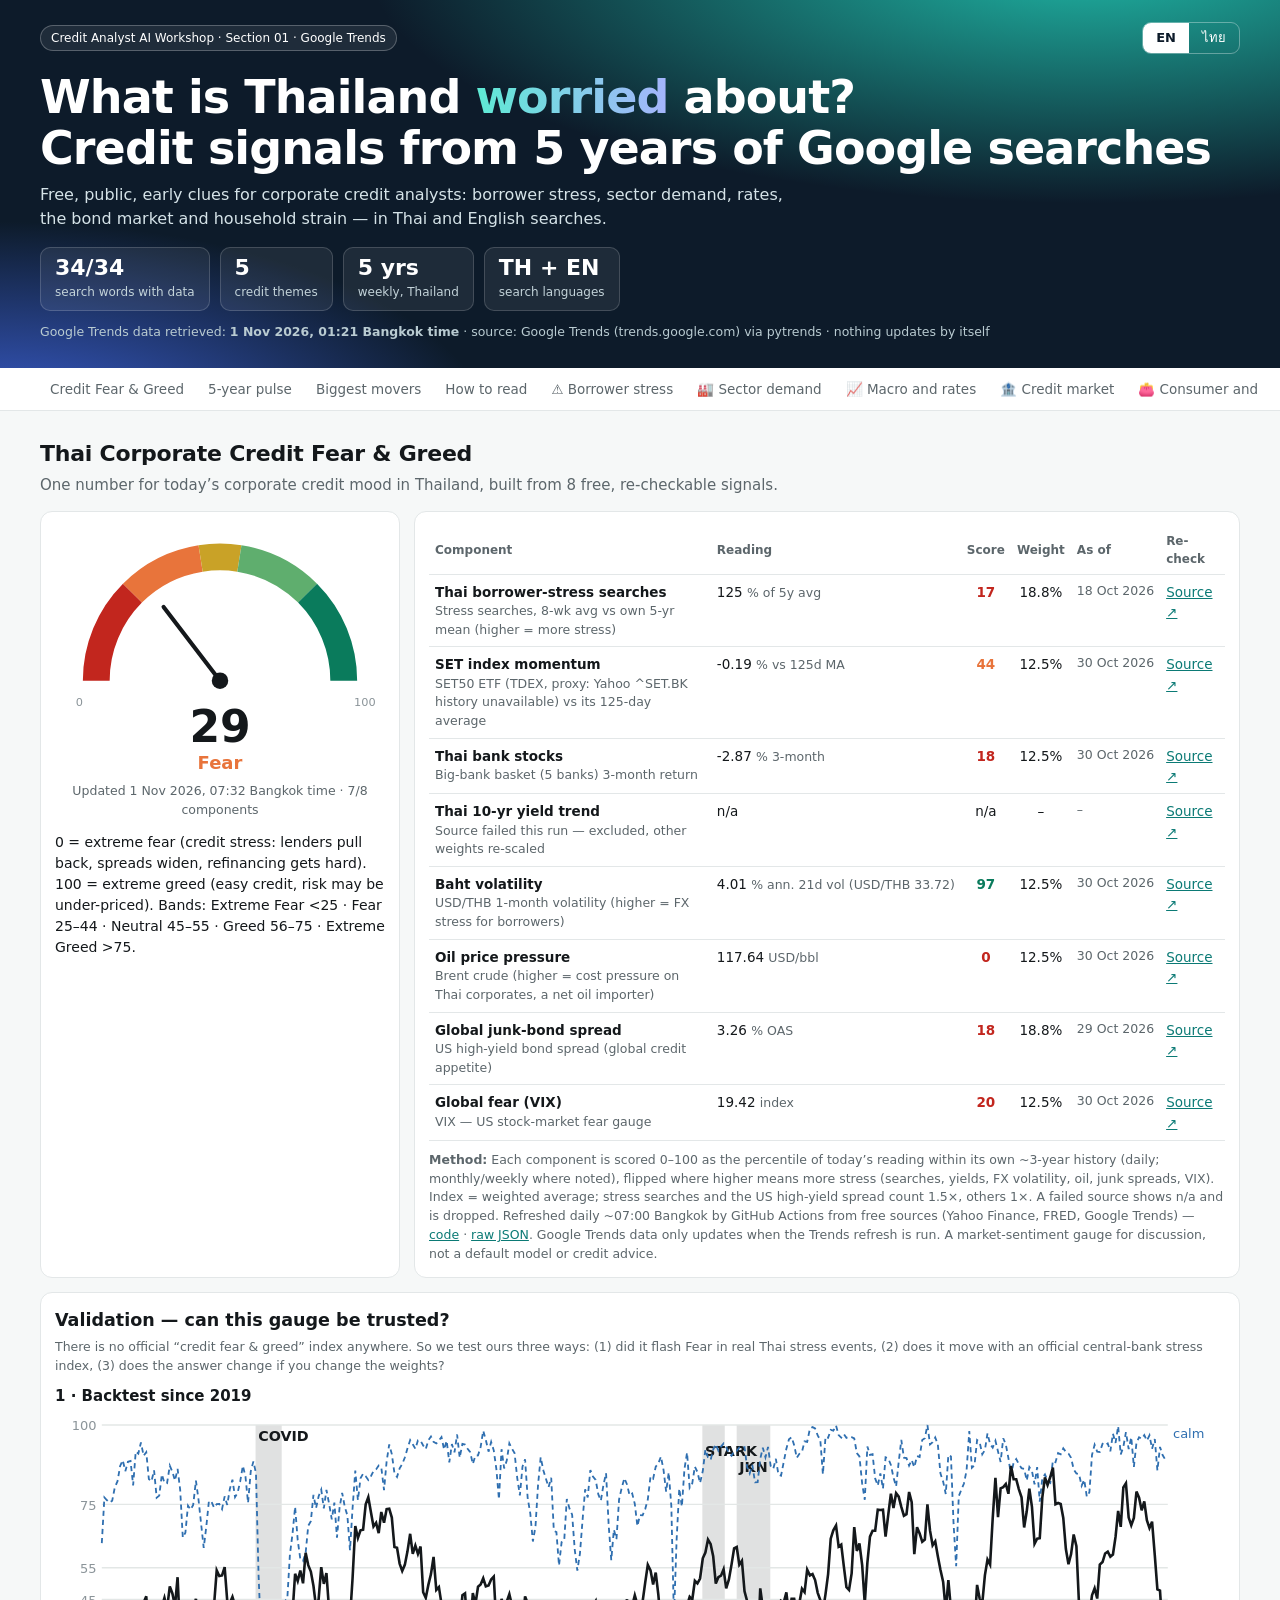
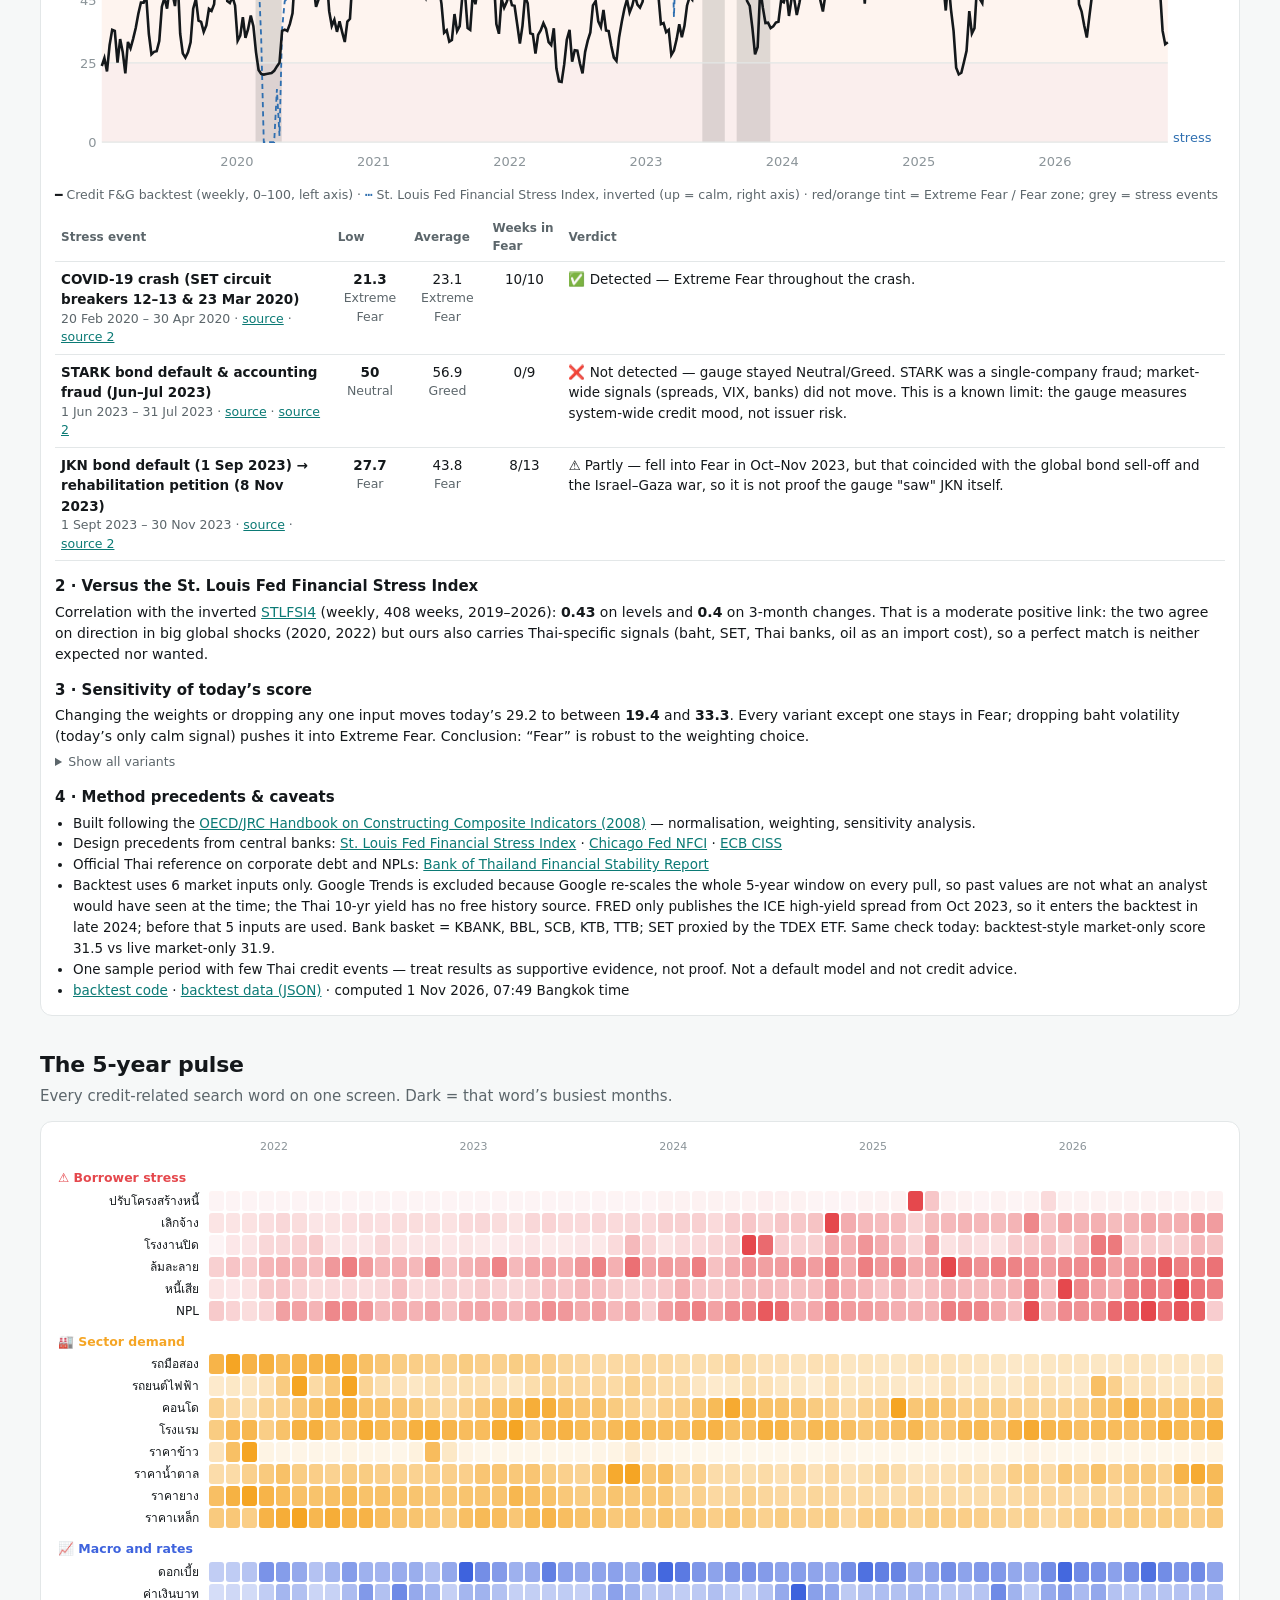
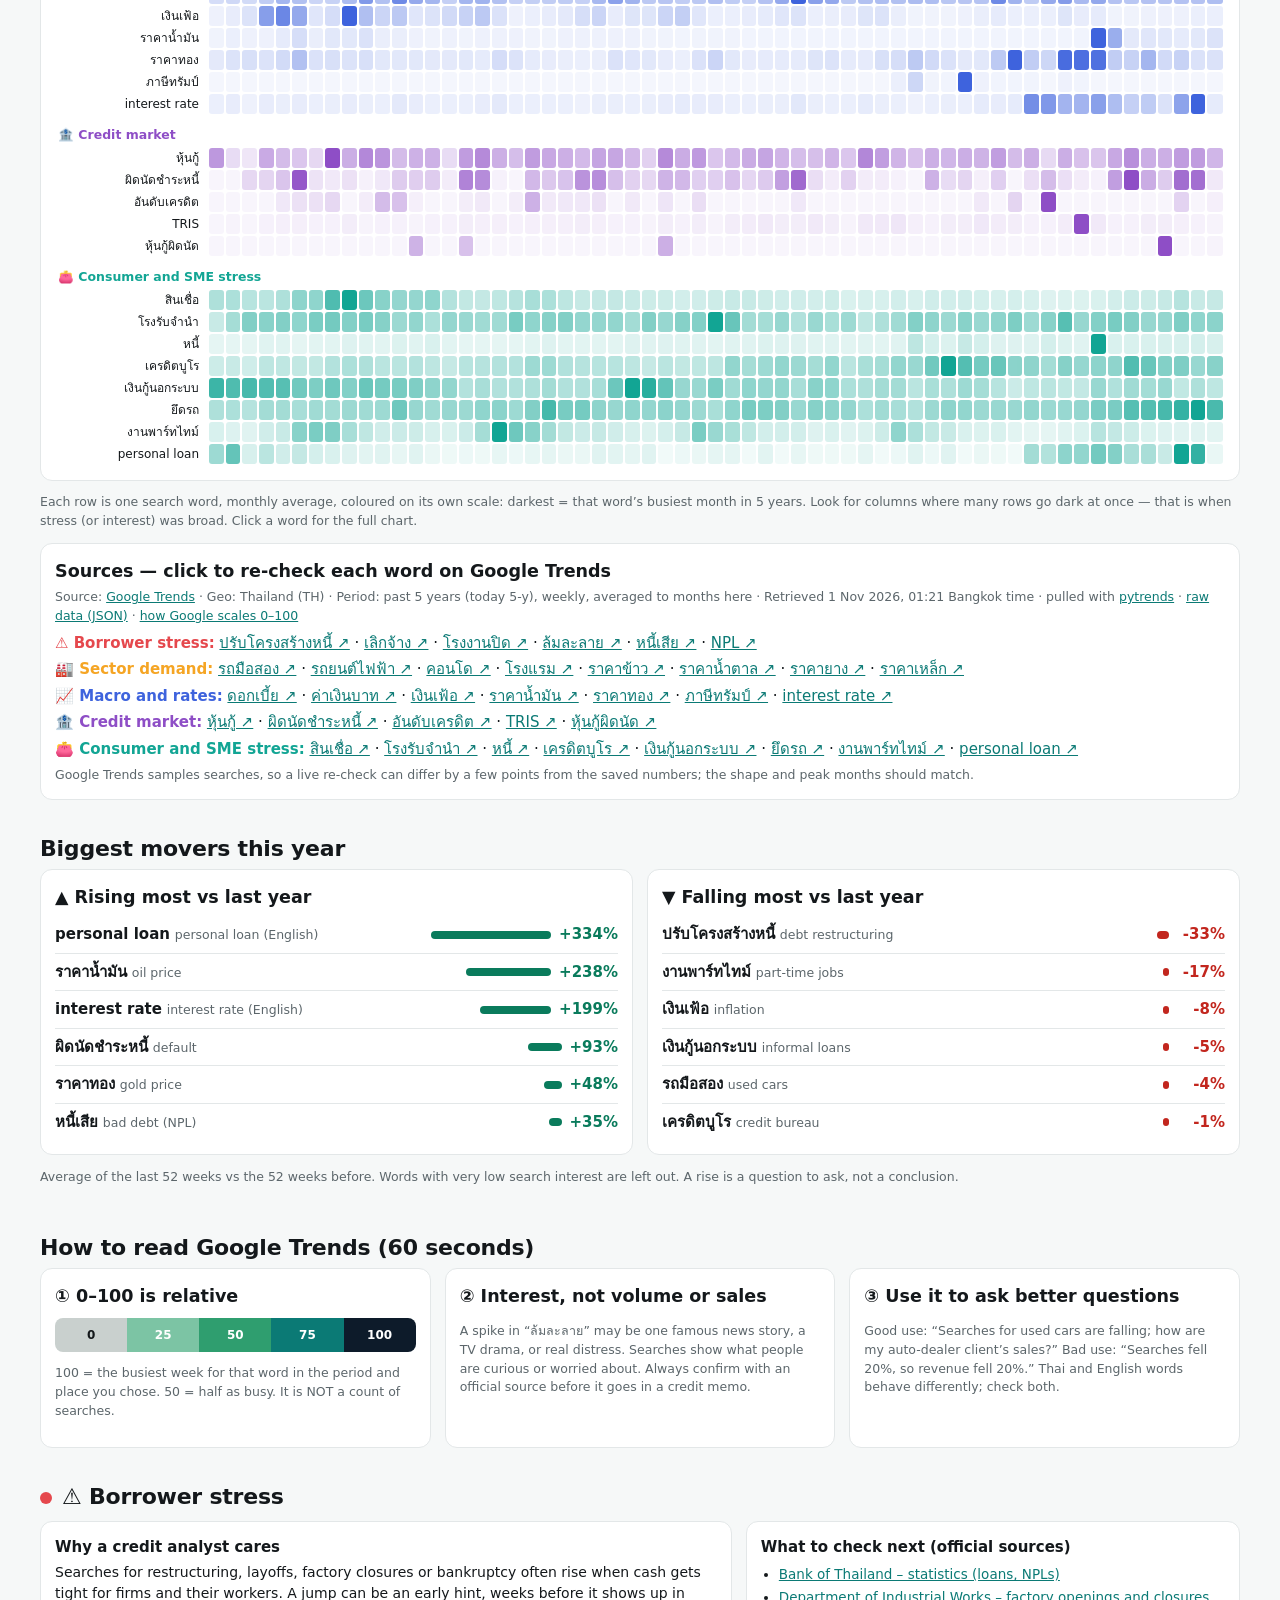
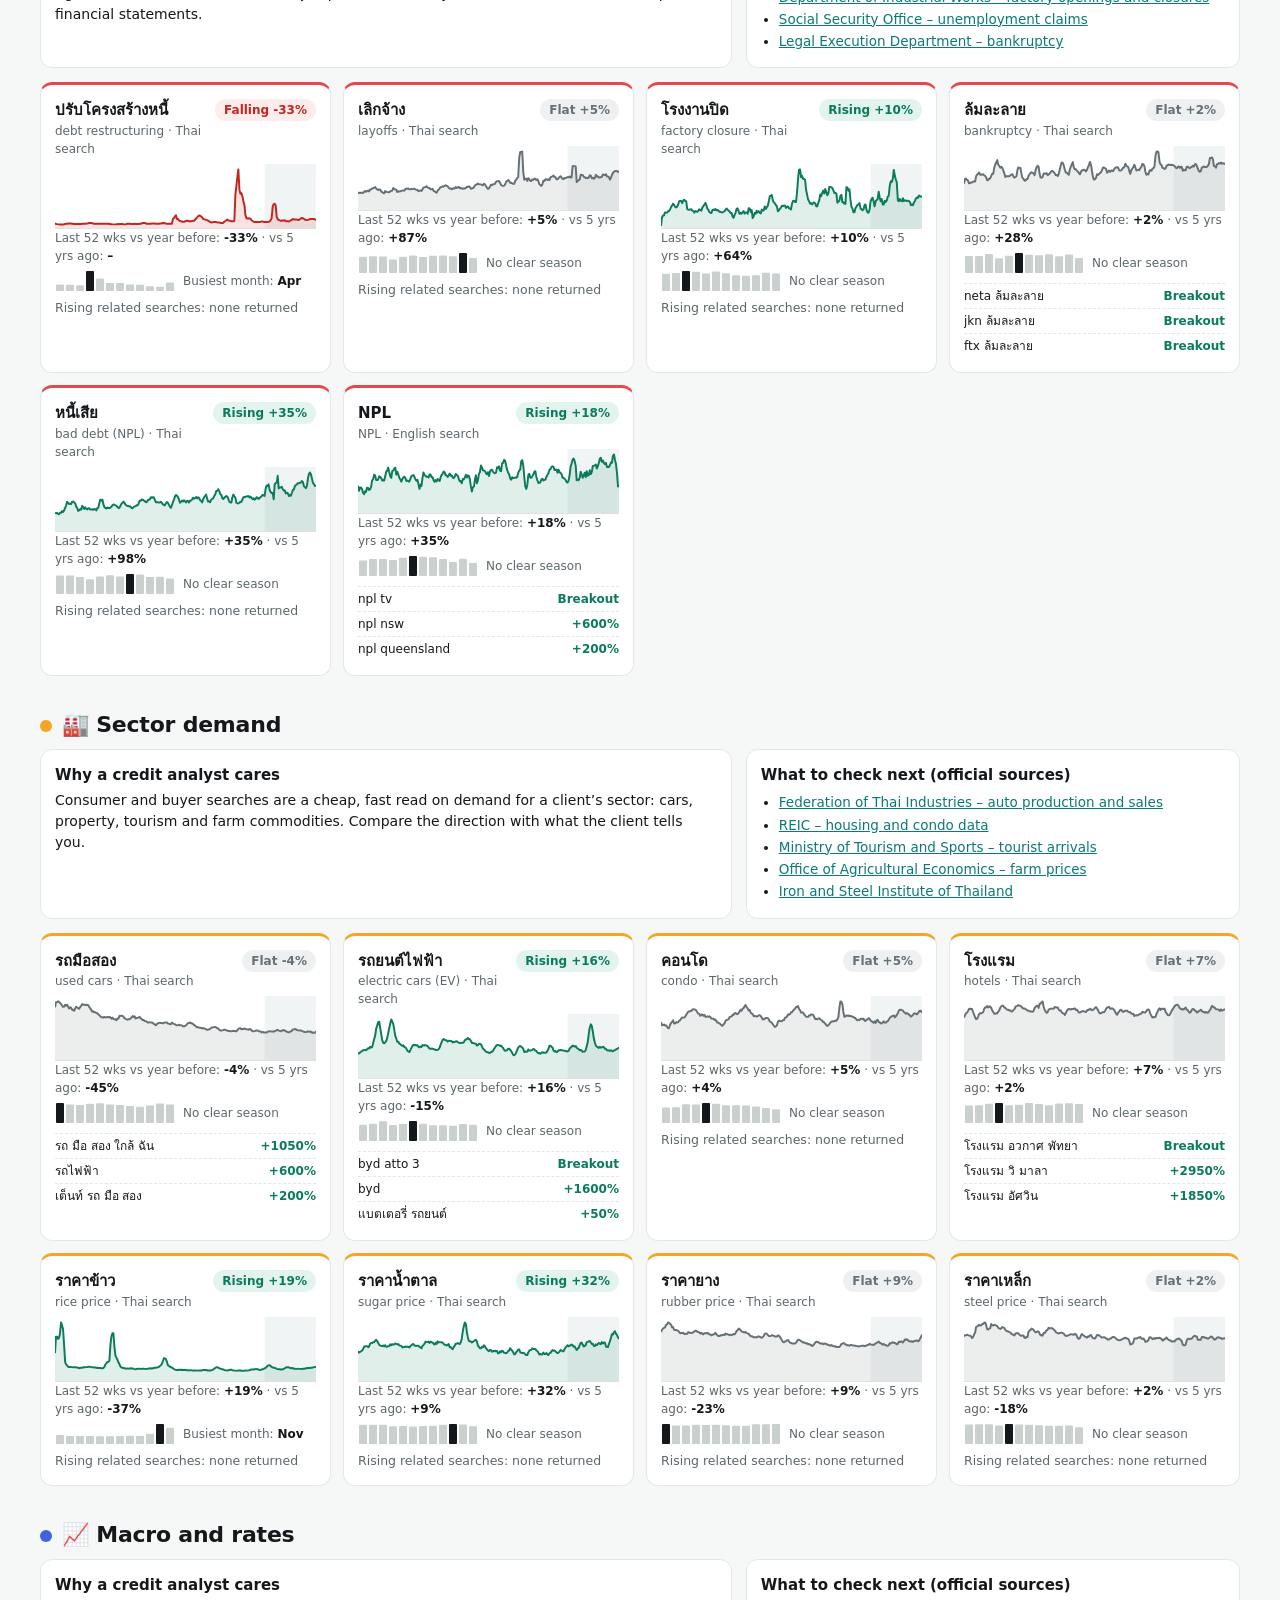
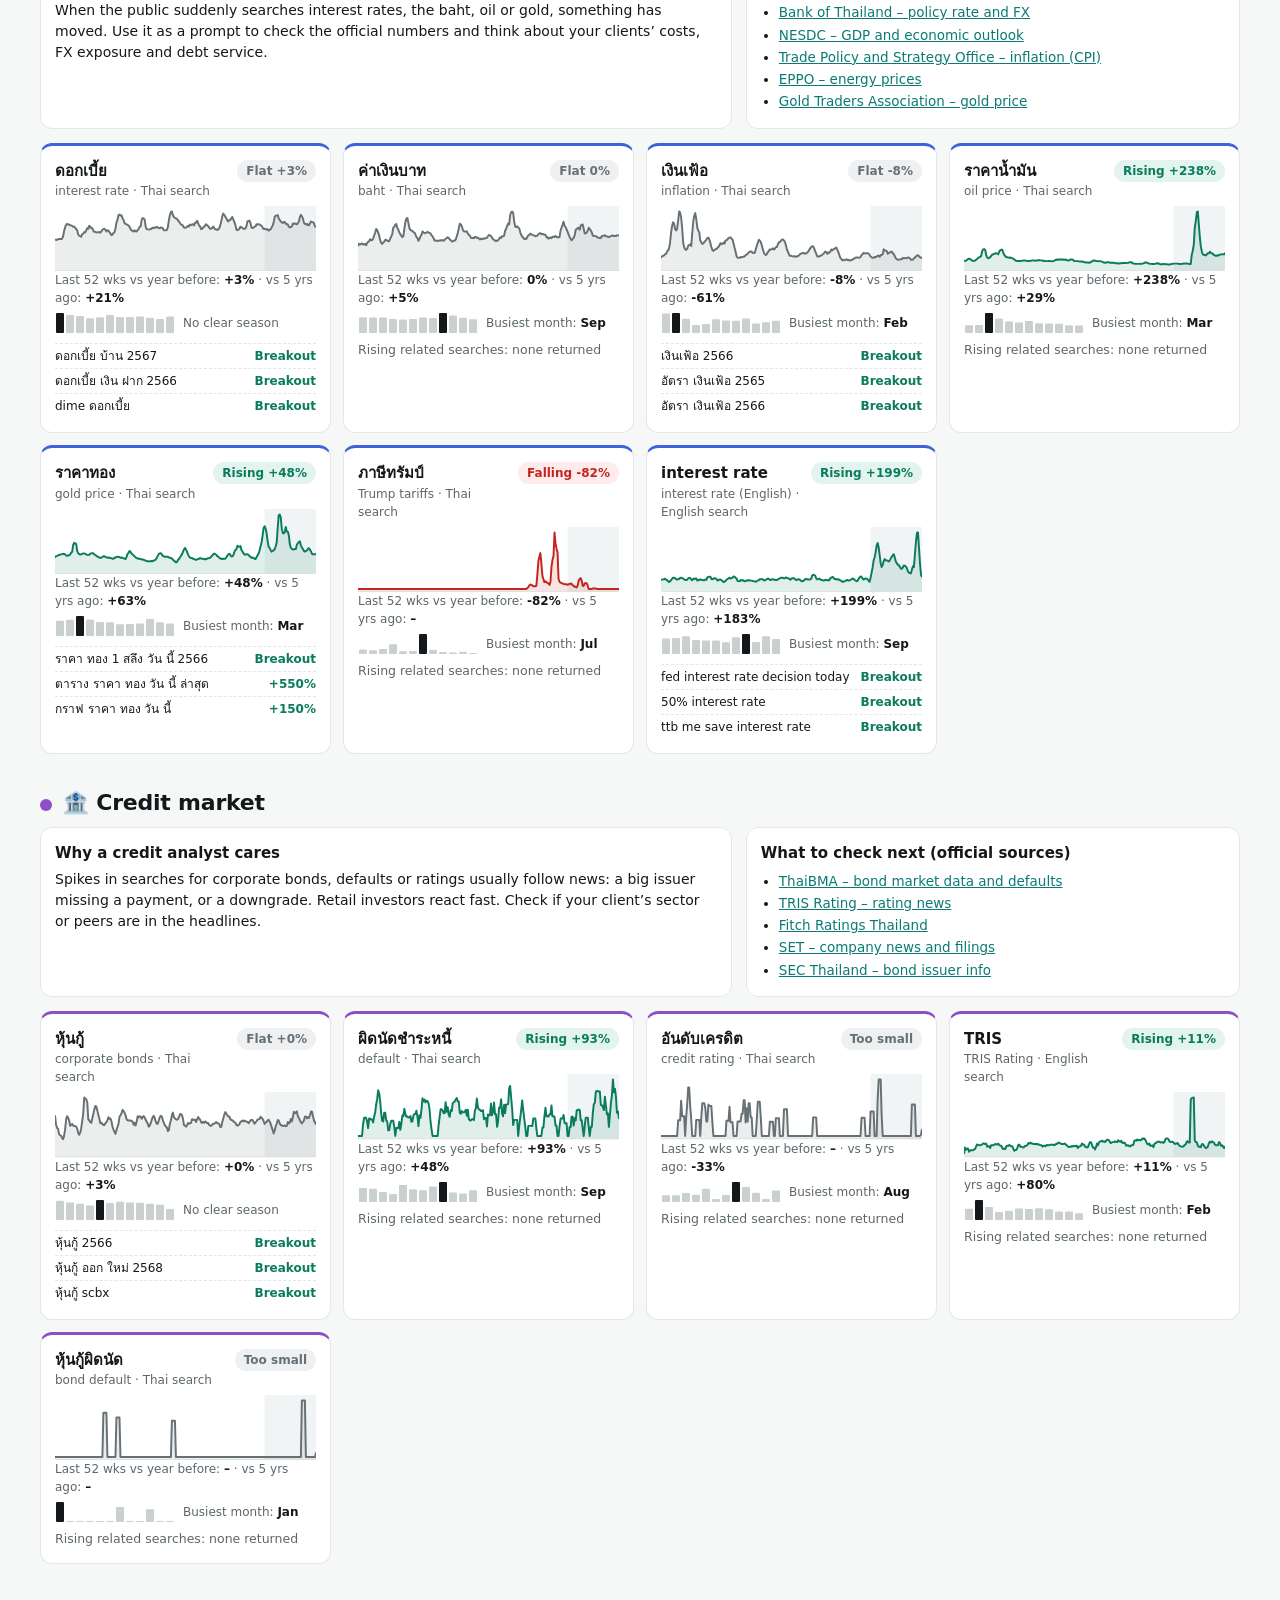
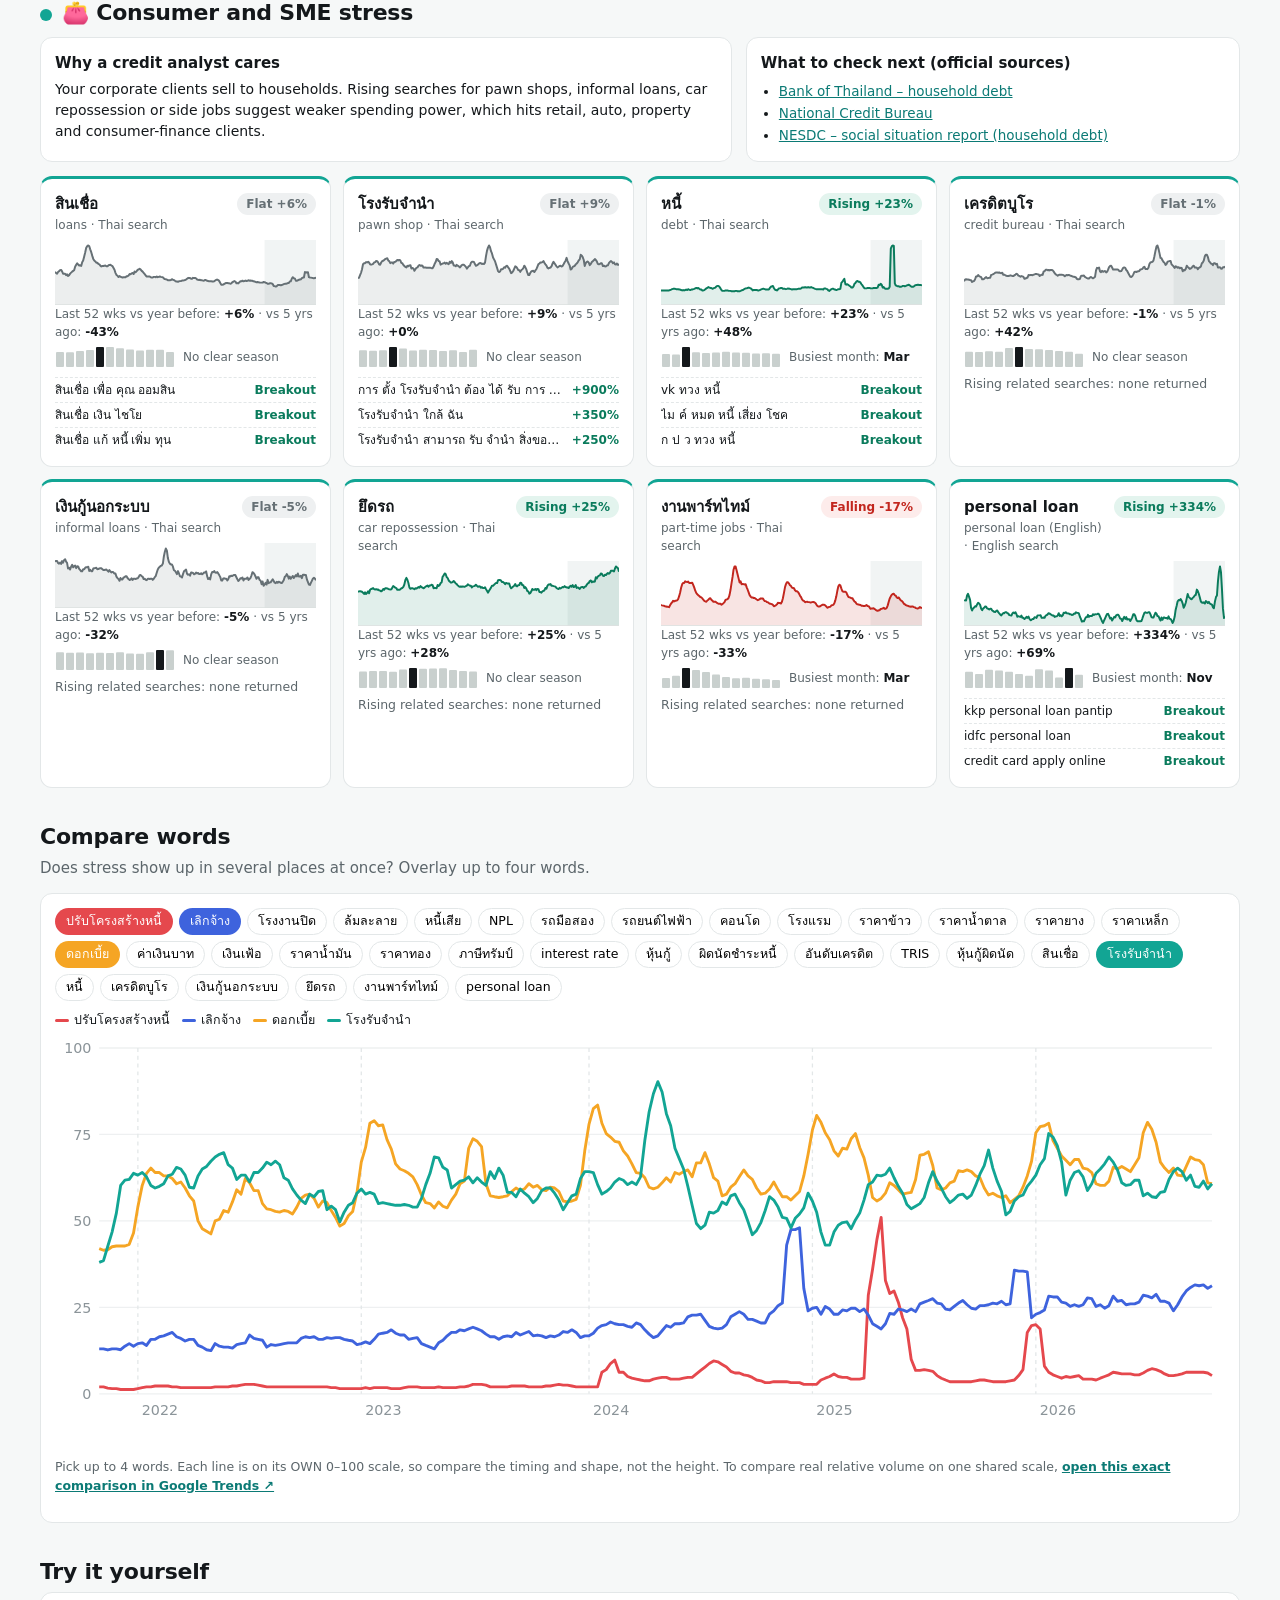
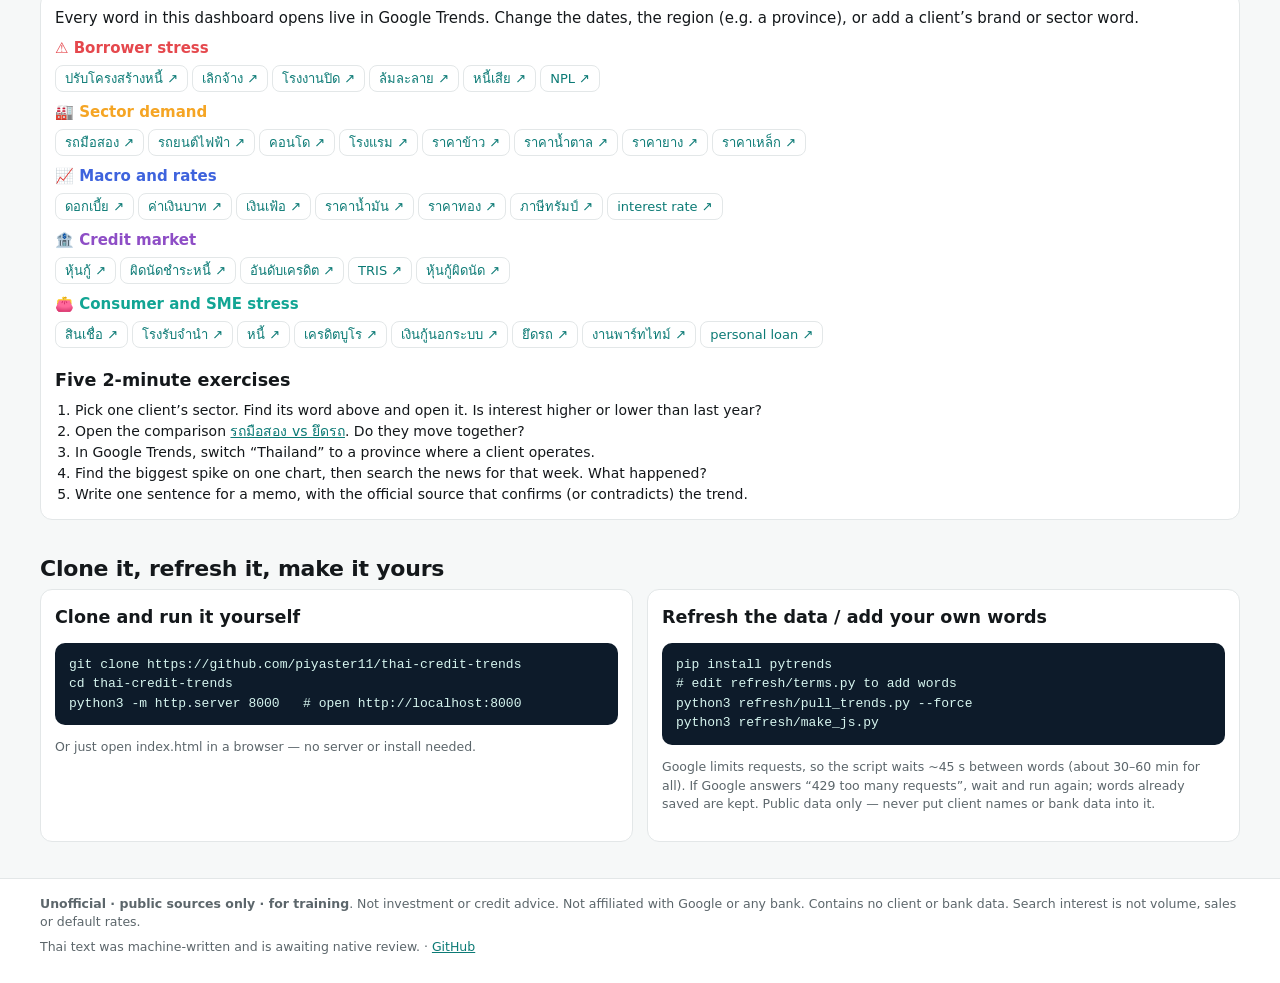
==== preview.html @ bf7a5908 "Preview: Credit F&G validation box (backtest, STLFSI4 comparison, sensitivity, method refs)" ====
<!doctype html>
<html lang="en">
<head>
<meta charset="utf-8">
<meta name="viewport" content="width=device-width, initial-scale=1">
<title>PREVIEW · Thai Corporate Credit Trends · เทรนด์สินเชื่อธุรกิจไทย</title>
<meta name="description" content="Google Trends for Thai corporate credit analysts: borrower stress, sector demand, macro, credit market and consumer stress. Thai + English. Unofficial, for training.">
<link rel="stylesheet" href="style.css">
<link rel="icon" href="data:image/svg+xml,%3Csvg xmlns=%22http://www.w3.org/2000/svg%22 viewBox=%220 0 100 100%22%3E%3Ctext y=%22.9em%22 font-size=%2290%22%3E📈%3C/text%3E%3C/svg%3E">
</head>
<body data-lg="en">
<header class="hero"><div class="wrap">
 <div class="toprow"><span class="pill" id="t-badge"></span>
  <div class="seg" role="group" aria-label="Language"><button data-lang="en">EN</button><button data-lang="th">ไทย</button></div></div>
 <h1 id="t-title"></h1><p class="sub" id="t-sub"></p>
 <div class="stats" id="stats"></div>
 <p class="fresh" id="fresh"></p>
</div></header>
<nav class="nav" id="nav"><div class="wrap" id="navin"></div></nav>
<main class="wrap" id="main"></main>
<footer><div class="wrap" id="foot"></div></footer>
<div class="modal" id="modal" hidden><div class="mbox"><button class="x" id="mx" aria-label="close">×</button><div id="mbody"></div></div></div>
<script src="content.js"></script>
<script src="data/trends.js"></script>
<script src="data/credit_fg.js"></script>
<script src="data/credit_fg_history.js"></script>
<script src="preview-app.js"></script>
<meta name="robots" content="noindex">
</body>
</html>
---- style.css ----
:root{--ink:#14181b;--mute:#5c666b;--faint:#8b9499;--line:#e3e7e8;--bg:#f6f8f8;--card:#fff;--up:#0a7b5c;--dn:#c2261e;--fl:#667075;--acc:#0b7a75;--r:12px}
*{box-sizing:border-box}html{scroll-behavior:smooth}
body{margin:0;font:15px/1.5 "Inter","Noto Sans Thai","Sarabun",system-ui,-apple-system,"Segoe UI",sans-serif;color:var(--ink);background:var(--bg)}
.wrap{max-width:1240px;margin:0 auto;padding:0 20px}
a{color:var(--acc)}
.hero{background:radial-gradient(1200px 400px at 85% -10%,#1fb5a4 0,transparent 60%),radial-gradient(900px 400px at 0% 120%,#3e63dd 0,transparent 55%),#0d1b2a;color:#fff;padding:22px 0 26px}
.toprow{display:flex;justify-content:space-between;align-items:center;gap:10px;flex-wrap:wrap}
.pill{font-size:12px;border:1px solid #ffffff40;border-radius:99px;padding:3px 10px;background:#ffffff14}
.seg{display:inline-flex;border:1px solid #ffffff55;border-radius:9px;overflow:hidden}
.seg button{font:inherit;font-size:13px;background:transparent;color:#fff;border:0;padding:5px 13px;cursor:pointer}
.seg button.on{background:#fff;color:#0d1b2a;font-weight:650}
.hero h1{font-size:clamp(26px,4.4vw,46px);line-height:1.12;margin:18px 0 8px;letter-spacing:-.02em}
.hero h1 em{font-style:normal;background:linear-gradient(90deg,#5eead4,#a5b4fc);-webkit-background-clip:text;background-clip:text;color:transparent}
.hero .sub{max-width:760px;color:#d5e3e8;margin:0 0 16px;font-size:16px}
.stats{display:flex;gap:10px;flex-wrap:wrap}
.stat{background:#ffffff12;border:1px solid #ffffff2a;border-radius:10px;padding:8px 14px;min-width:110px}
.stat b{display:block;font-size:22px;line-height:1.1}.stat span{font-size:12px;color:#c3d3d9}
.fresh{font-size:12.5px;color:#b9cbd1;margin:12px 0 0}
.nav{position:sticky;top:0;z-index:5;background:#ffffffeb;backdrop-filter:blur(6px);border-bottom:1px solid var(--line)}
.nav .wrap{display:flex;gap:4px;overflow-x:auto;padding-top:6px;padding-bottom:6px;scrollbar-width:none}
.nav a{white-space:nowrap;text-decoration:none;color:var(--mute);font-size:13.5px;padding:5px 10px;border-radius:8px}
.nav a:hover{background:var(--bg);color:var(--ink)}
section{padding:26px 0 6px}
h2{font-size:22px;margin:0 0 4px;letter-spacing:-.01em}
.lede{color:var(--mute);margin:0 0 14px;max-width:820px}
.card{background:var(--card);border:1px solid var(--line);border-radius:var(--r);padding:14px;min-width:0}
.callout{background:#fff;border:1px solid var(--line);border-left:4px solid var(--acc);border-radius:10px;padding:12px 14px;margin:0 0 14px}
.note{font-size:12.5px;color:var(--mute)}
.grid2{display:grid;grid-template-columns:repeat(2,minmax(0,1fr));gap:14px}
.grid3{display:grid;grid-template-columns:repeat(3,minmax(0,1fr));gap:14px}
.spk{display:grid;grid-template-columns:repeat(auto-fill,minmax(270px,1fr));gap:12px}
.tc{cursor:pointer;transition:transform .12s,box-shadow .12s;position:relative}
.tc:hover{transform:translateY(-2px);box-shadow:0 6px 20px #0d1b2a14}
.tc h4{display:flex;justify-content:space-between;gap:8px;margin:0 0 6px;font-size:15px;align-items:flex-start}
.tc h4 small{display:block;font-weight:400;color:var(--mute);font-size:12px}
.arrow{font-size:12px;font-weight:650;border-radius:99px;padding:2px 9px;white-space:nowrap}
.arrow.up{background:#e3f4ee;color:var(--up)}.arrow.dn{background:#fdeceb;color:var(--dn)}.arrow.fl{background:#eef0f1;color:var(--fl)}
.tc svg{width:100%;height:auto;display:block}
.st{font-size:12px;color:var(--mute)}.st b{color:var(--ink)}
.rq{list-style:none;margin:8px 0 0;padding:0;font-size:12px}
.rq li{display:flex;justify-content:space-between;gap:8px;border-top:1px dashed var(--line);padding:3px 0}
.rq li span{overflow:hidden;text-overflow:ellipsis;white-space:nowrap}
.rq b{color:var(--up)}
.na{opacity:.75;background:repeating-linear-gradient(135deg,#fff,#fff 8px,#f6f7f7 8px,#f6f7f7 16px)}
.tag{display:inline-block;font-size:11px;border:1px solid var(--line);border-radius:99px;padding:0 7px;color:var(--mute);background:#fff}
.theme-h{display:flex;gap:10px;align-items:center;margin:0 0 4px}
.theme-h .dot{width:12px;height:12px;border-radius:50%}
.why{display:grid;grid-template-columns:minmax(0,1.4fr) minmax(0,1fr);gap:14px;margin:0 0 14px}
.why ul{margin:6px 0 0;padding-left:18px;font-size:13.5px}.why li{margin:2px 0}
.heat{overflow-x:auto}
.heat table{table-layout:fixed;border-collapse:separate;border-spacing:2px;font-size:12px;min-width:860px;width:100%}
.heat td.lab{width:150px;white-space:nowrap;padding-right:8px;text-align:right;color:var(--ink);cursor:pointer;max-width:200px;overflow:hidden;text-overflow:ellipsis}
.heat td.c{height:16px;border-radius:3px;min-width:8px}
.heat th:first-child{width:150px}
.heat th{overflow:visible;white-space:nowrap;font-weight:400;color:var(--faint);font-size:11px;text-align:left}
.heat tr.th td{padding-top:10px;font-weight:650;font-size:12.5px}
.movers{display:grid;grid-template-columns:repeat(2,minmax(0,1fr));gap:14px}
.mv{display:flex;justify-content:space-between;align-items:center;padding:7px 0;border-top:1px solid var(--line);gap:10px;cursor:pointer}
.mv:first-of-type{border-top:0}
.mv .bar{height:8px;border-radius:4px}
.cmp-pick{display:flex;flex-wrap:wrap;gap:6px;margin:0 0 10px}
.chip{font:inherit;font-size:12.5px;border:1px solid var(--line);background:#fff;border-radius:99px;padding:3px 10px;cursor:pointer}
.chip.on{color:#fff;border-color:transparent}
.big svg{width:100%;height:auto;display:block}
.legend{display:flex;flex-wrap:wrap;gap:12px;font-size:12.5px;margin:6px 0}
.legend i{display:inline-block;width:14px;height:3px;border-radius:2px;vertical-align:middle;margin-right:5px}
.scale{display:flex;height:34px;border-radius:8px;overflow:hidden;margin:8px 0 4px}
.scale div{flex:1;display:flex;align-items:center;justify-content:center;font-size:12px;color:#fff;font-weight:600}
.try a.tl{display:inline-block;margin:3px 4px 3px 0;font-size:13px;text-decoration:none;border:1px solid var(--line);border-radius:8px;padding:3px 9px;background:#fff}
.try a.tl:hover{border-color:var(--acc)}
pre{background:#0d1b2a;color:#d6f5ef;border-radius:10px;padding:12px 14px;overflow-x:auto;font-size:13px}
footer{margin-top:30px;border-top:1px solid var(--line);background:#fff;padding:16px 0 26px;font-size:12.5px;color:var(--mute)}
.modal{position:fixed;inset:0;background:#0d1b2acc;z-index:20;display:flex;align-items:center;justify-content:center;padding:14px}
.modal[hidden]{display:none}
.mbox{background:#fff;border-radius:14px;max-width:980px;width:100%;max-height:92vh;overflow:auto;padding:18px;position:relative}
.x{position:absolute;right:10px;top:6px;font-size:26px;border:0;background:none;cursor:pointer;color:var(--mute)}
.tip{font-size:12.5px;min-height:20px;color:var(--ink)}
@media (max-width:820px){.grid2,.grid3,.why,.movers{grid-template-columns:1fr}.hero .sub{font-size:15px}.stat{min-width:0;flex:1 1 40%}}
@media print{.nav,.seg,.modal{display:none}}

.fg{display:grid;grid-template-columns:minmax(0,360px) minmax(0,1fr);gap:14px}
@media(max-width:820px){.fg{grid-template-columns:1fr}}
.fgt{width:100%;border-collapse:collapse;font-size:13.5px}.fgt th{text-align:left;font-size:12px;color:var(--mute);border-bottom:1px solid var(--line);padding:6px}.fgt td{border-bottom:1px solid var(--line);padding:7px 6px;vertical-align:top}
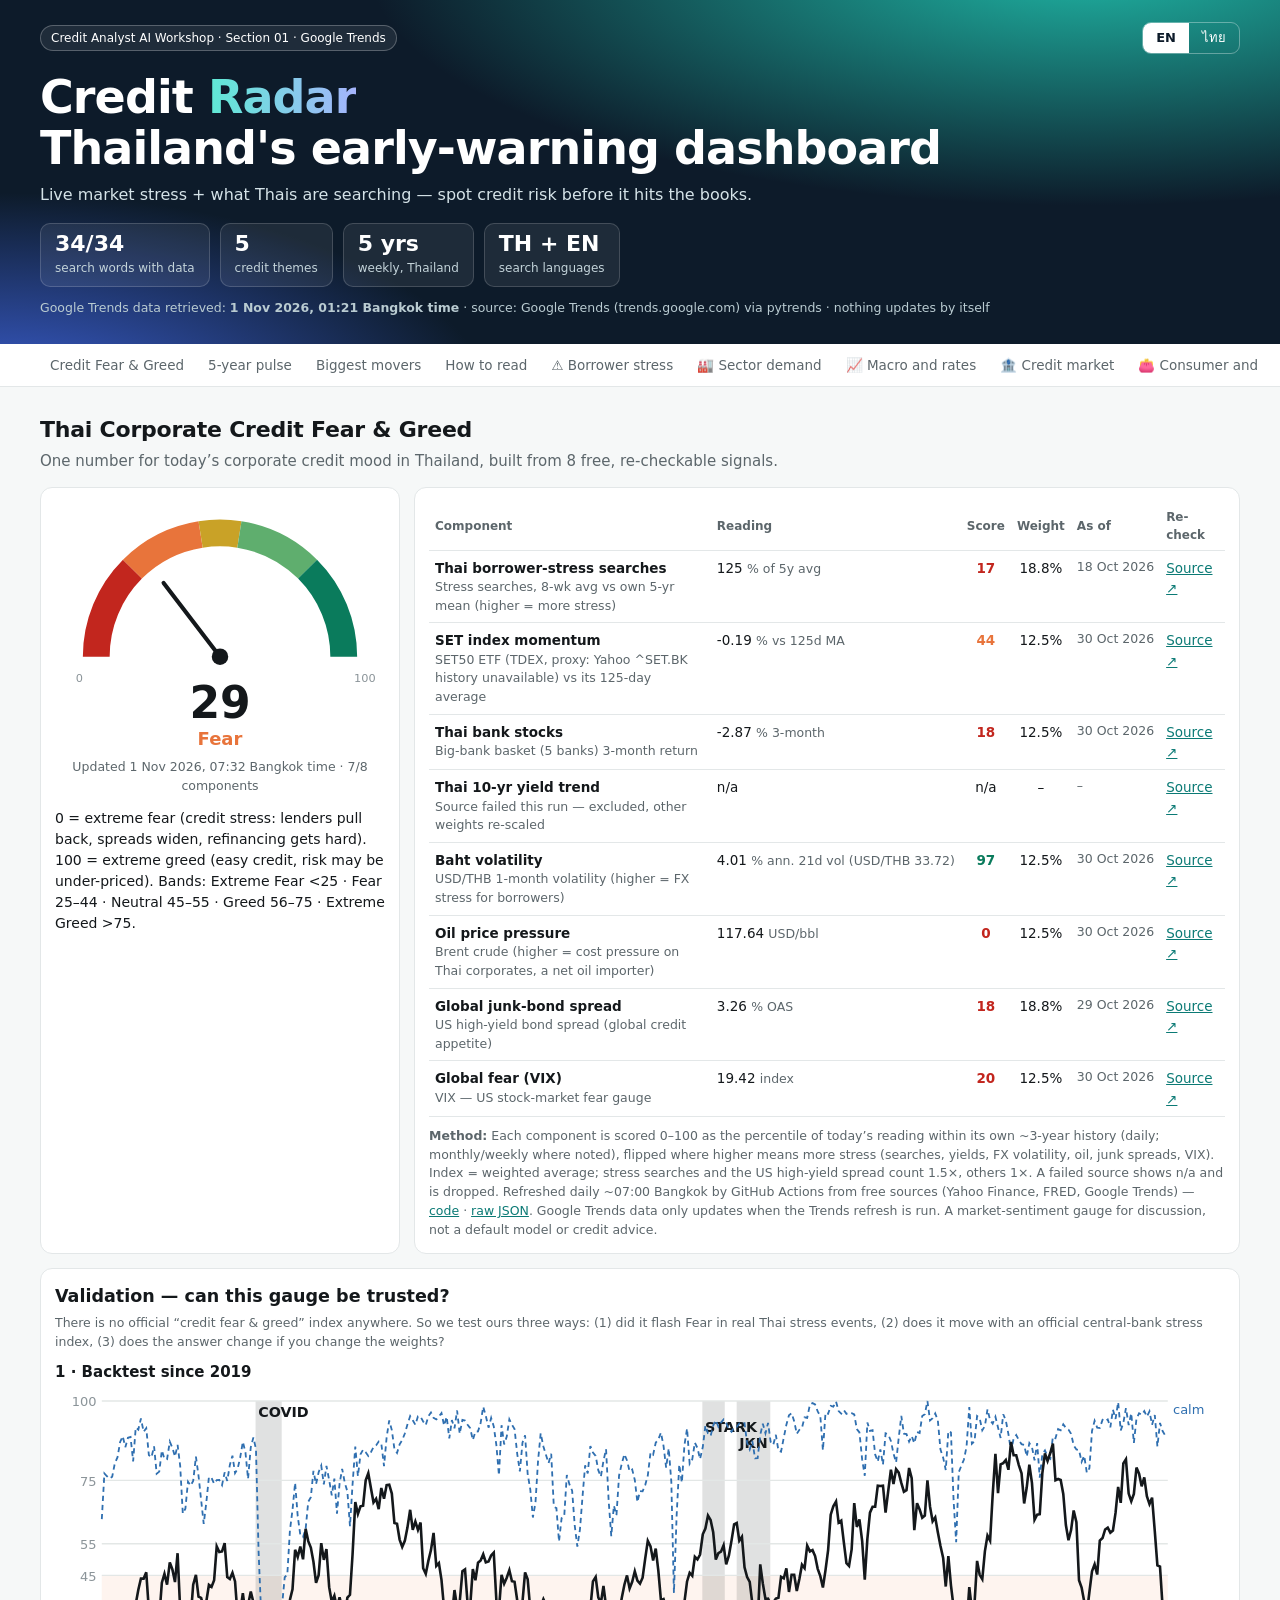
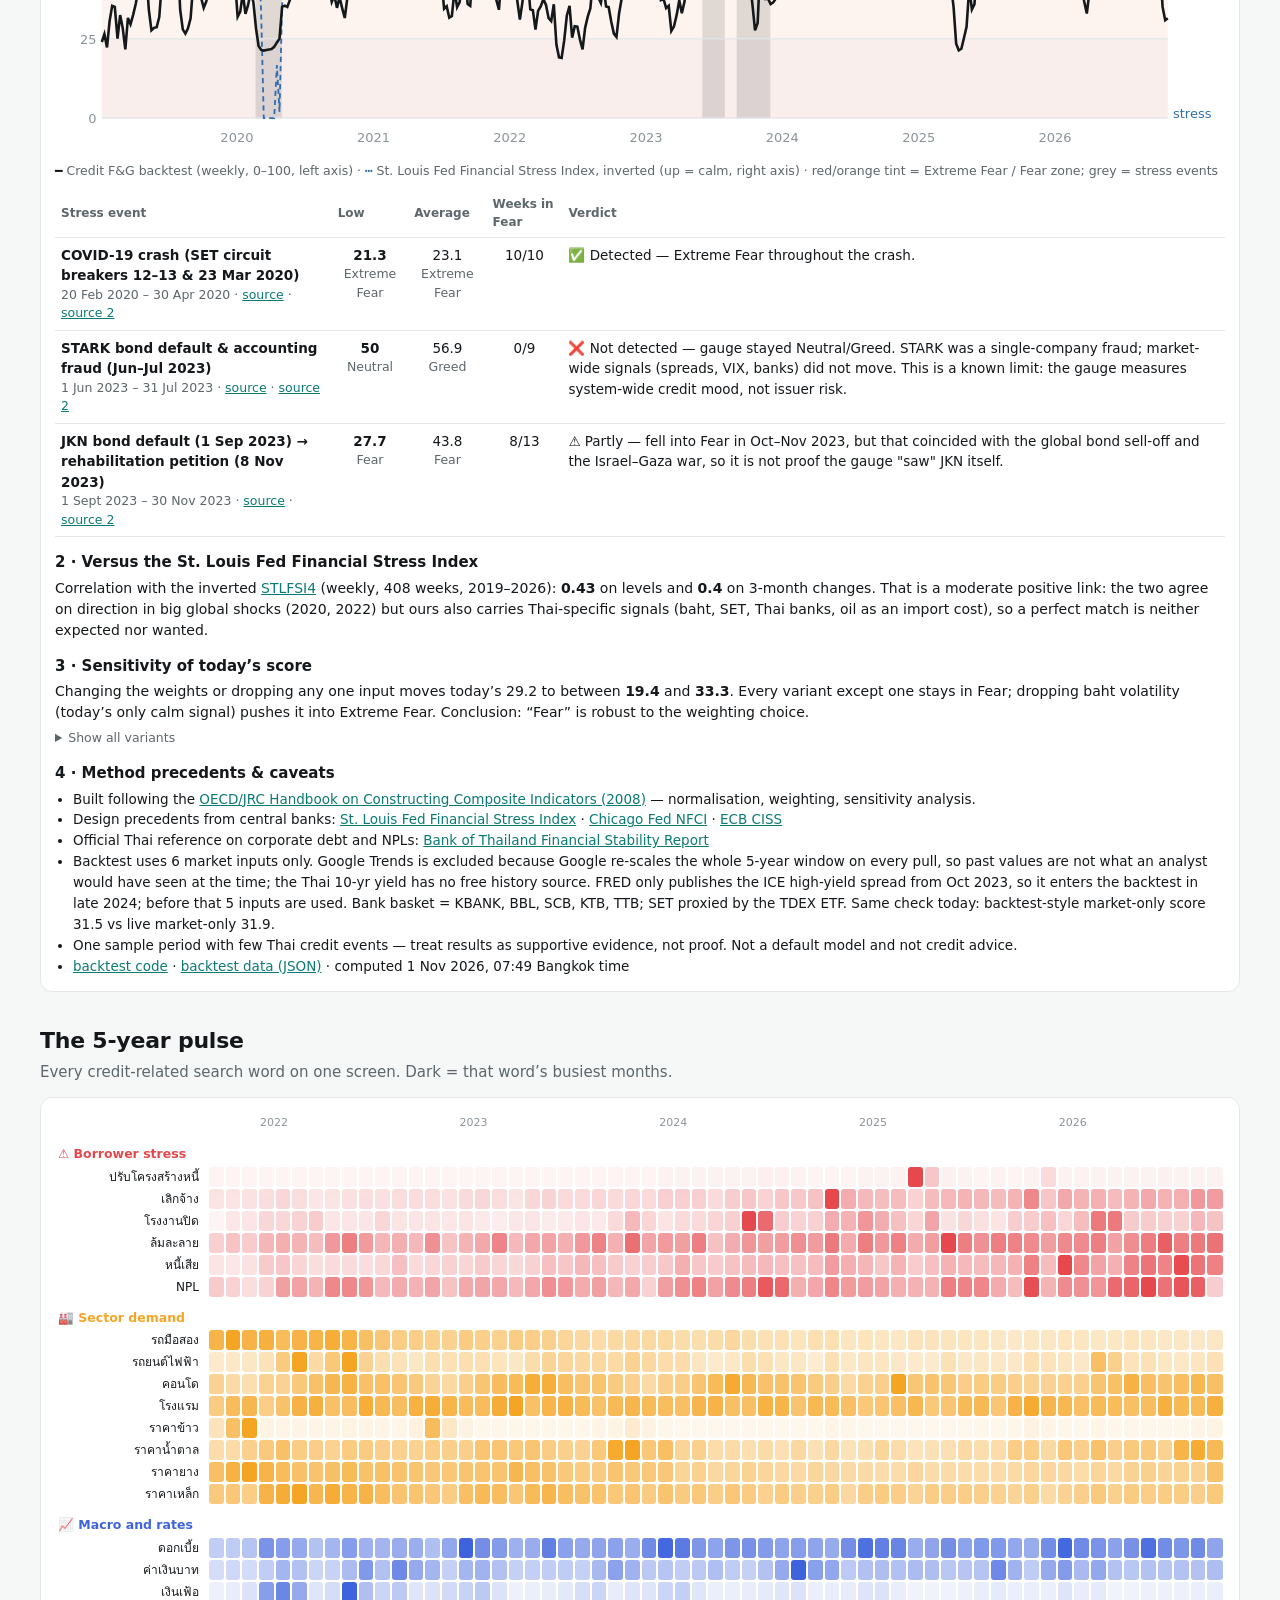
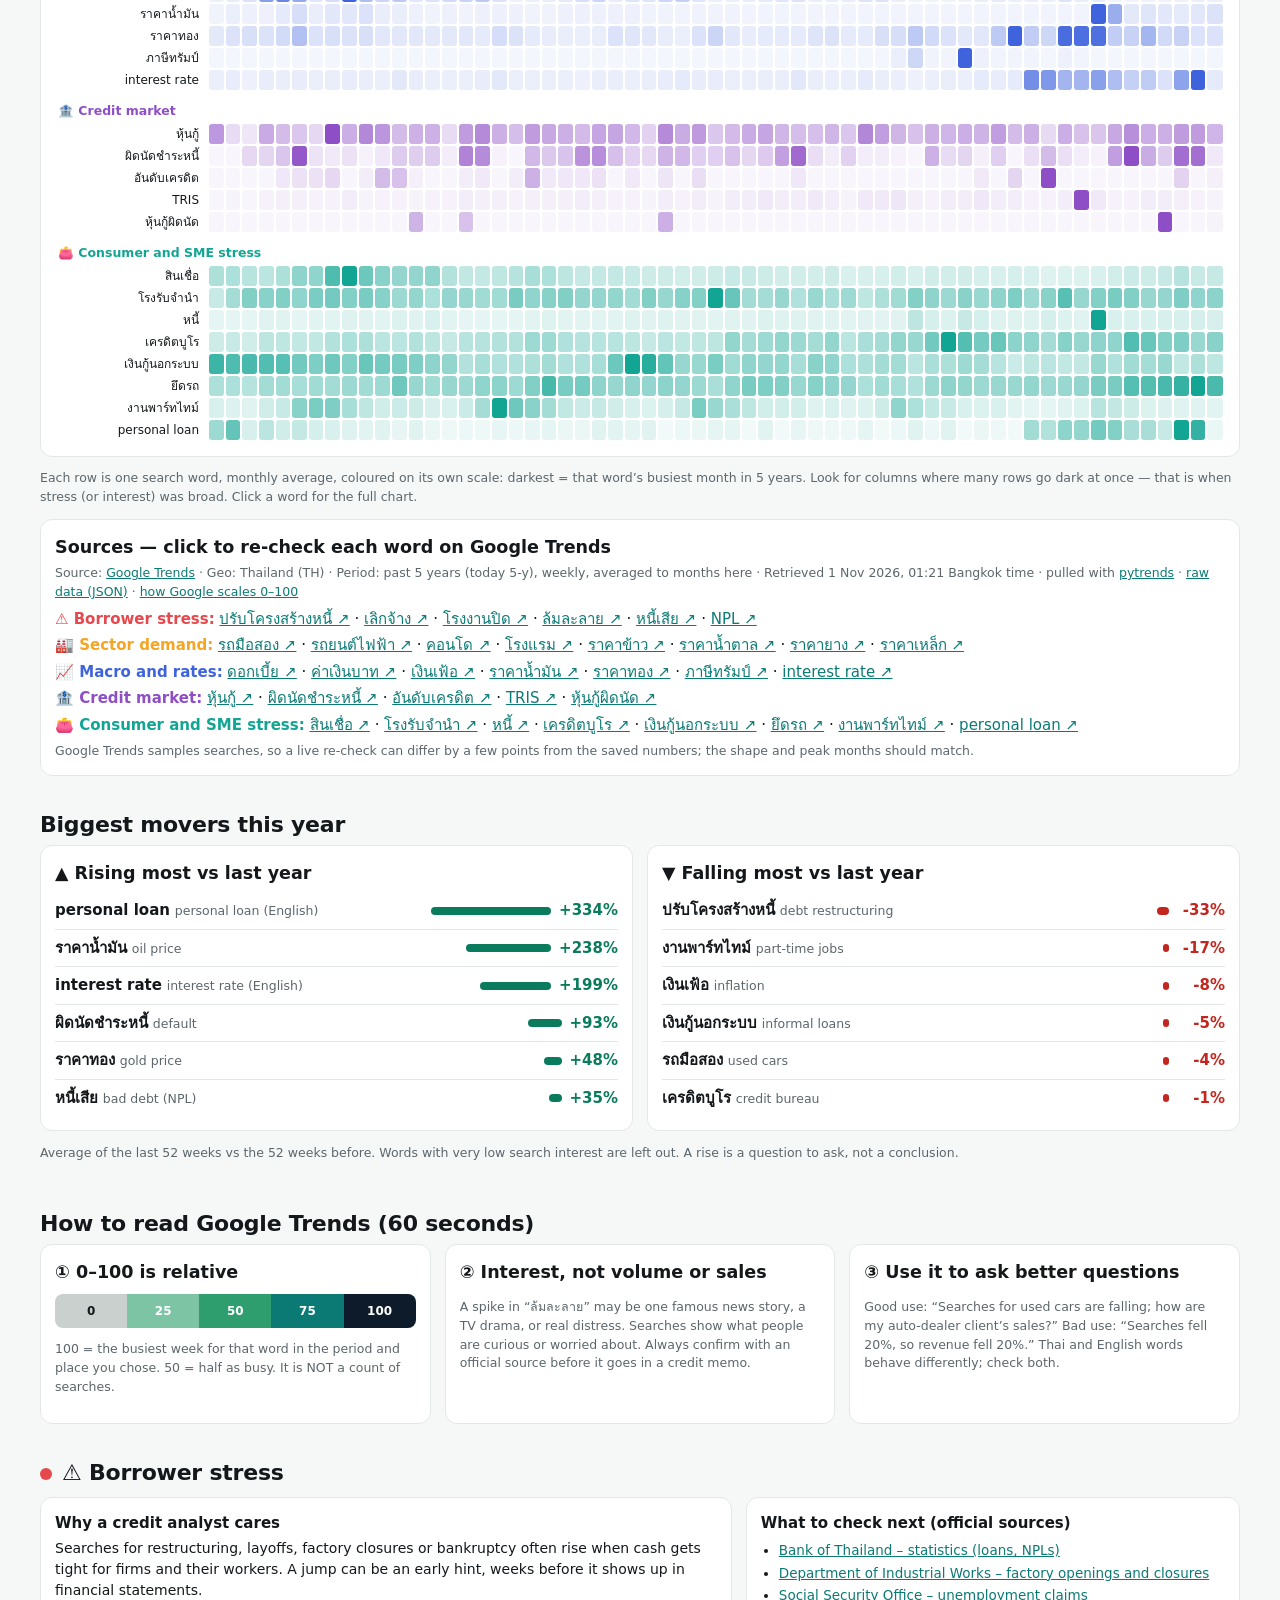
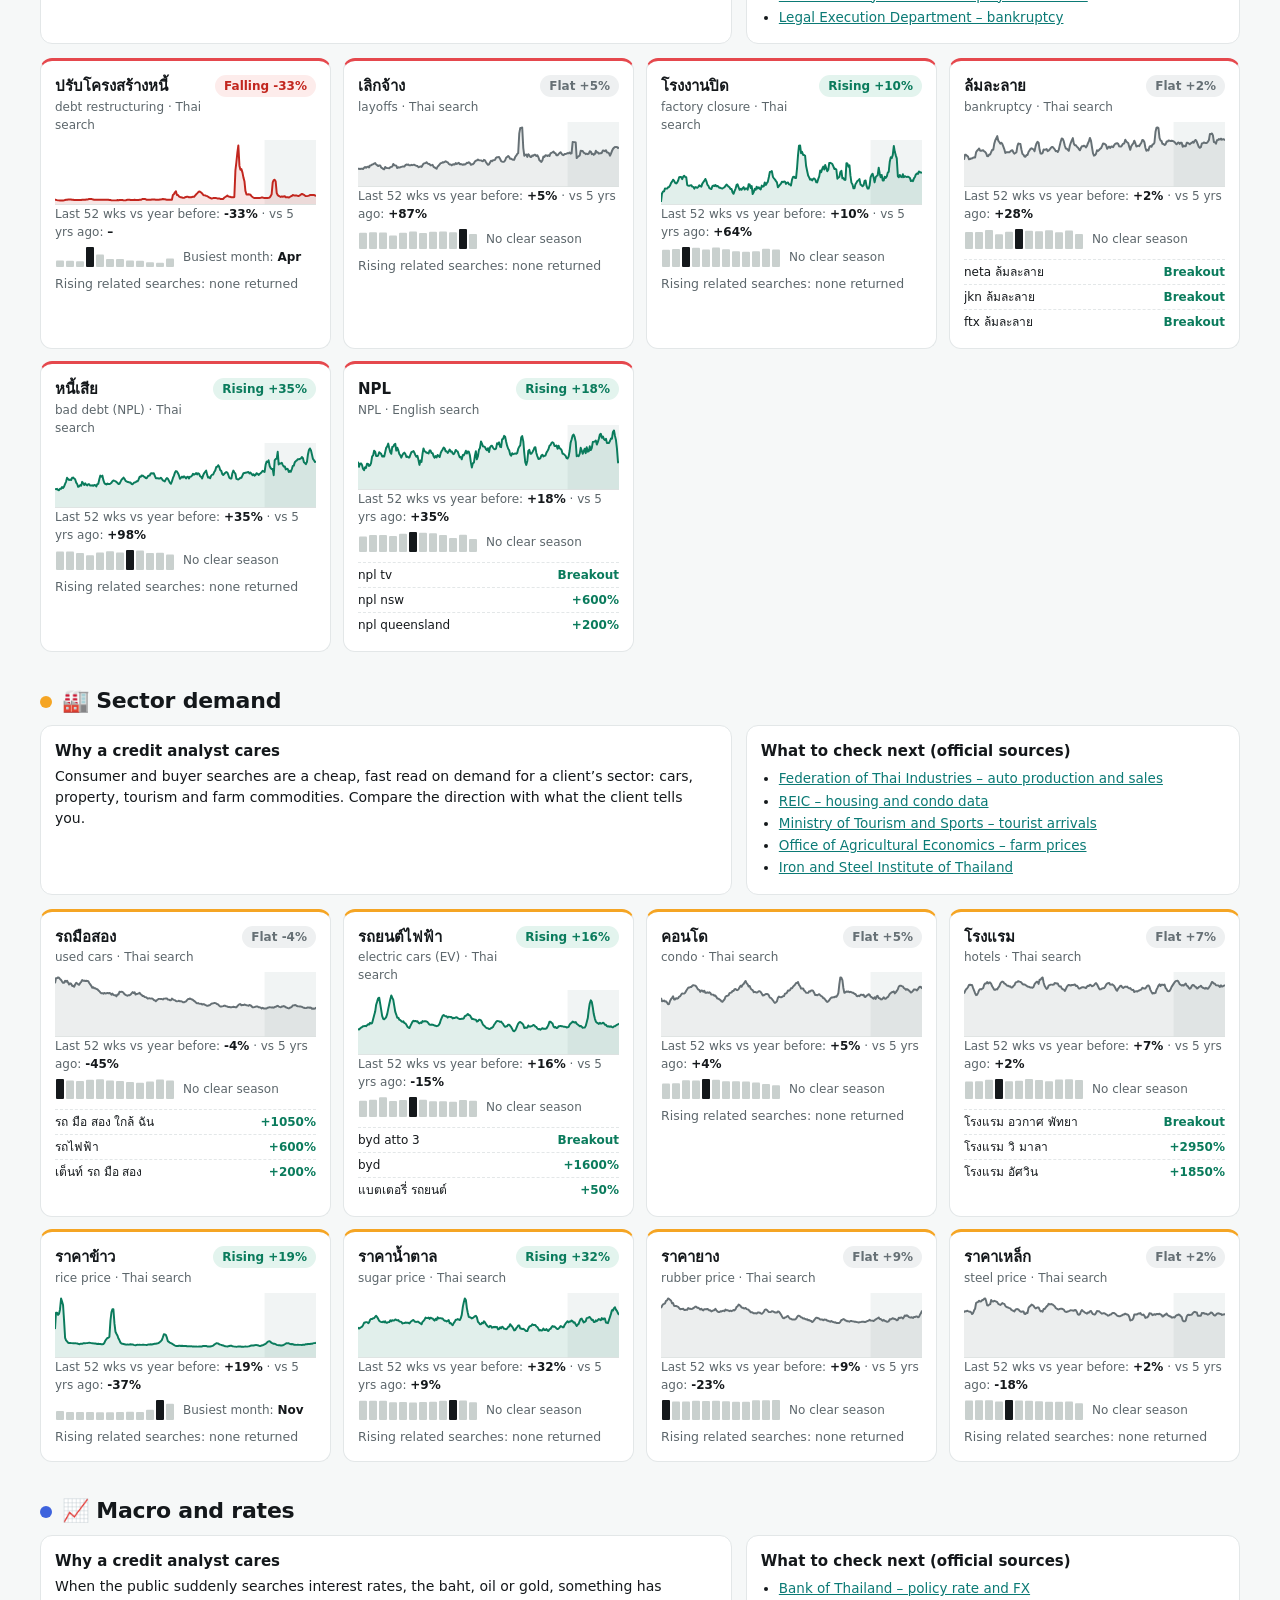
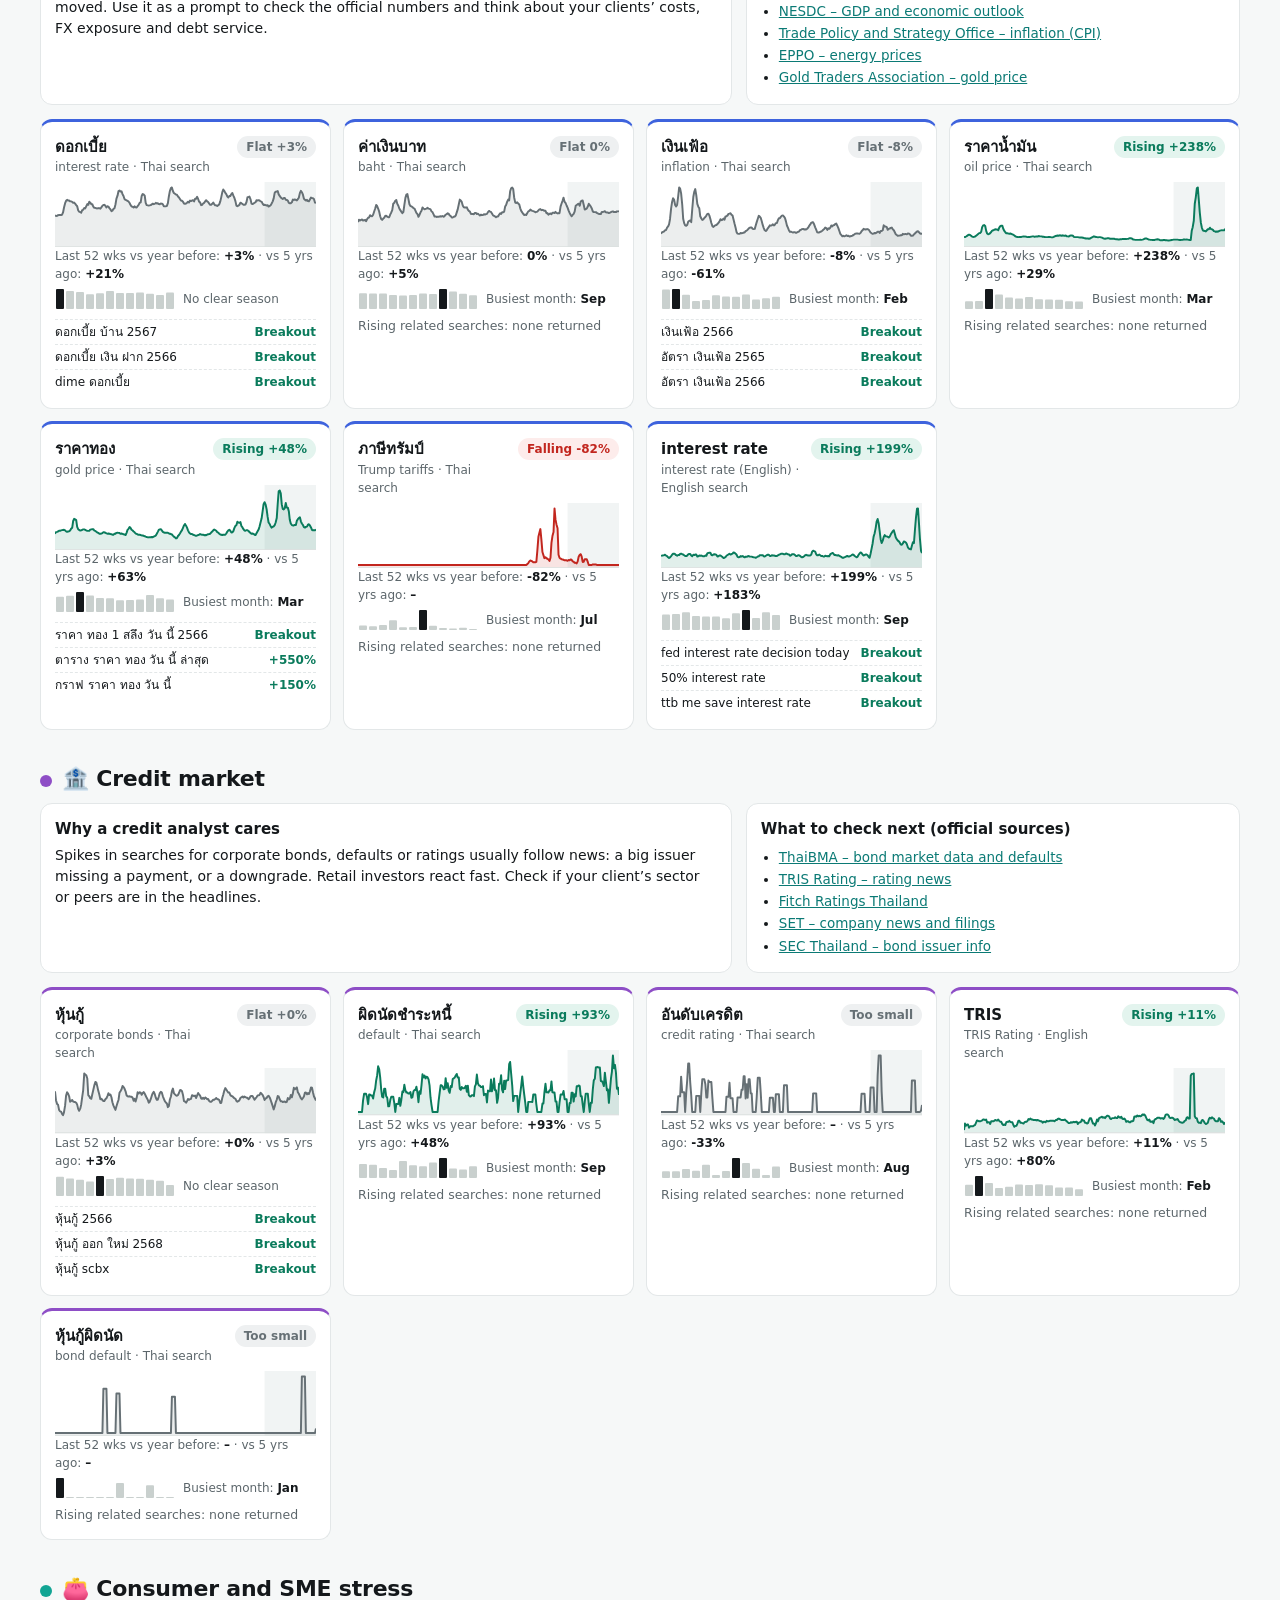
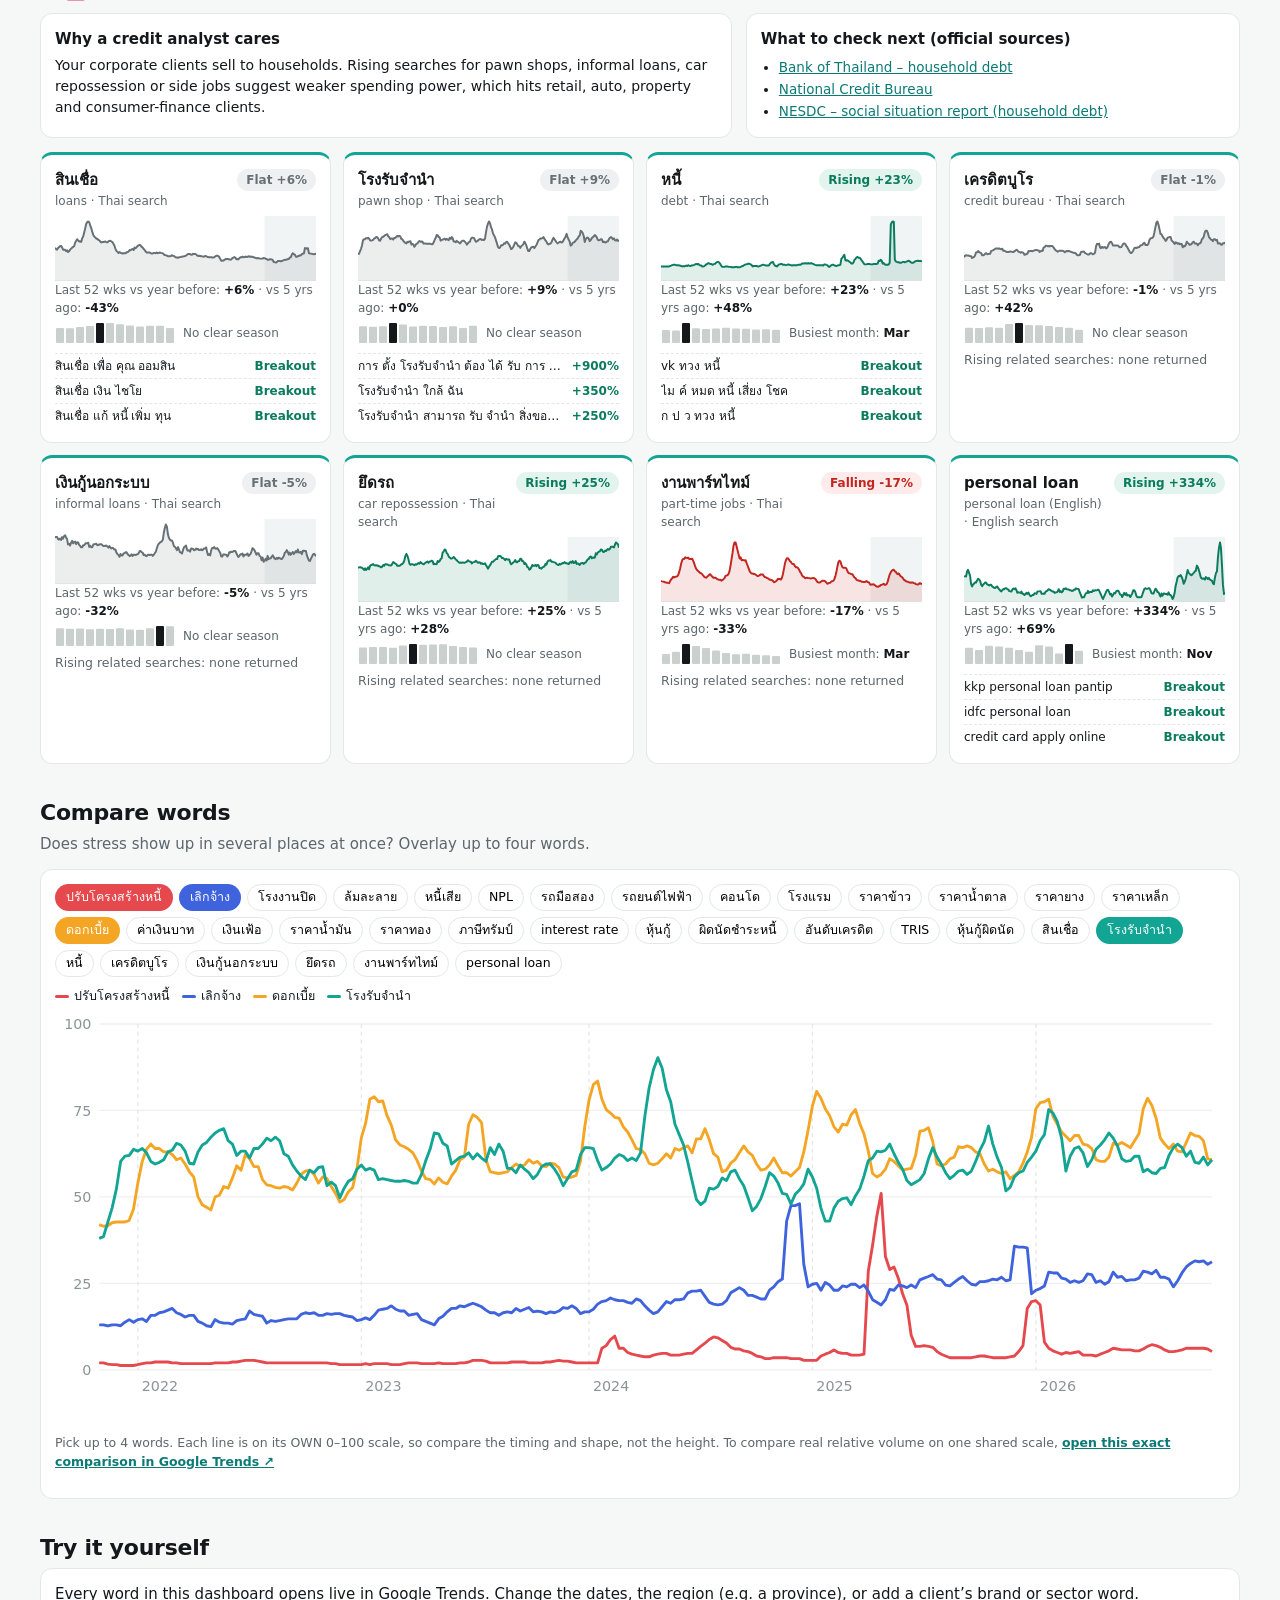
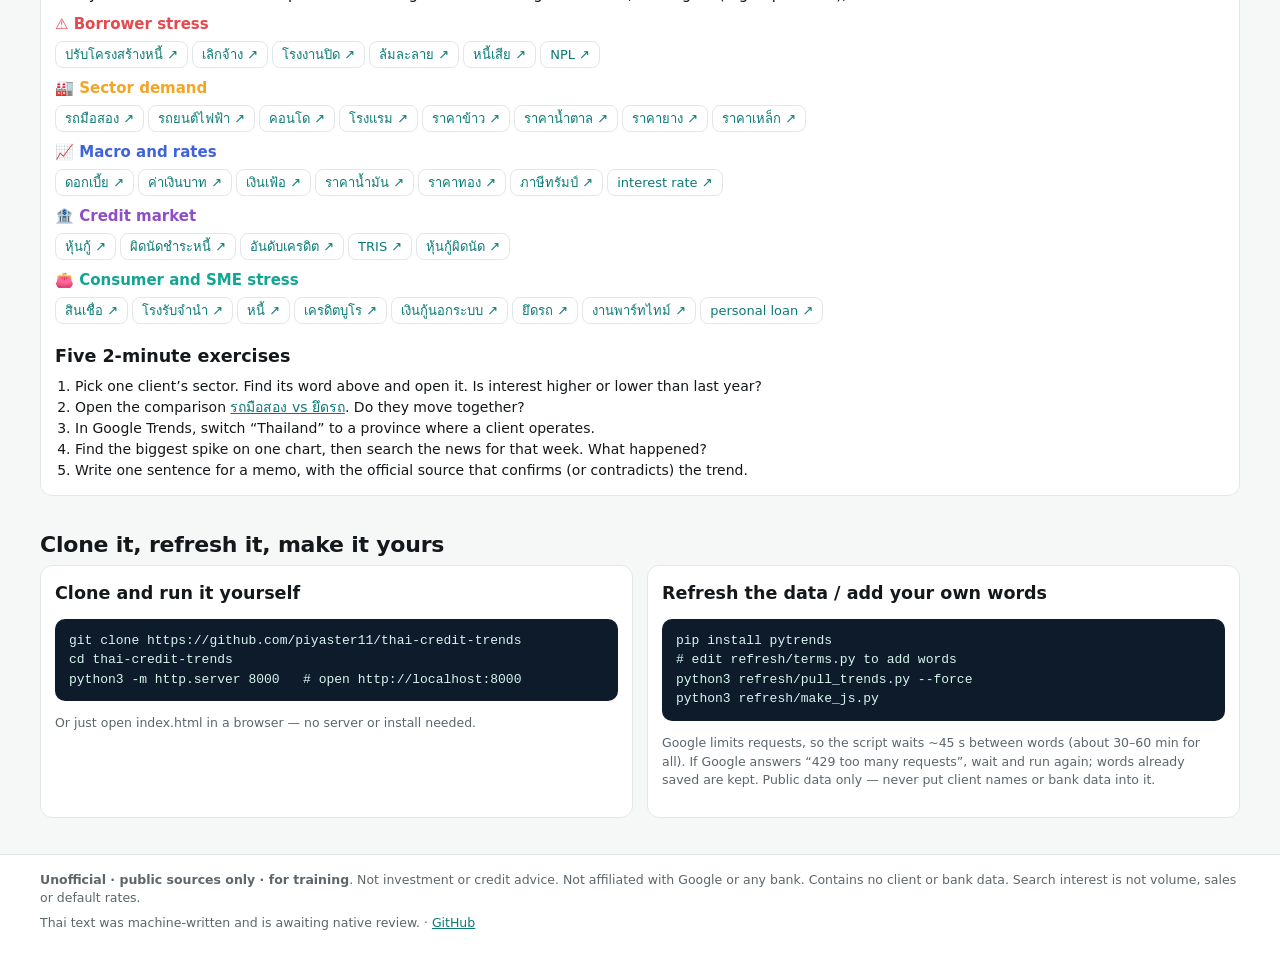
==== commit 30028d28: "Rename dashboard: Credit Radar — Thailand's early-warning dashboard" ====
--- a/preview.html
+++ b/preview.html
@@ -3,10 +3,10 @@
 <head>
 <meta charset="utf-8">
 <meta name="viewport" content="width=device-width, initial-scale=1">
-<title>PREVIEW · Thai Corporate Credit Trends · เทรนด์สินเชื่อธุรกิจไทย</title>
+<title>PREVIEW · Credit Radar · Thailand's Early-Warning Dashboard · แดชบอร์ดเตือนภัยสินเชื่อ</title>
 <meta name="description" content="Google Trends for Thai corporate credit analysts: borrower stress, sector demand, macro, credit market and consumer stress. Thai + English. Unofficial, for training.">
 <link rel="stylesheet" href="style.css">
-<link rel="icon" href="data:image/svg+xml,%3Csvg xmlns=%22http://www.w3.org/2000/svg%22 viewBox=%220 0 100 100%22%3E%3Ctext y=%22.9em%22 font-size=%2290%22%3E📈%3C/text%3E%3C/svg%3E">
+<link rel="icon" href="data:image/svg+xml,%3Csvg xmlns=%22http://www.w3.org/2000/svg%22 viewBox=%220 0 100 100%22%3E%3Ctext y=%22.9em%22 font-size=%2290%22%3E📡%3C/text%3E%3C/svg%3E">
 </head>
 <body data-lg="en">
 <header class="hero"><div class="wrap">
@@ -24,7 +24,7 @@
 <script src="data/trends.js"></script>
 <script src="data/credit_fg.js"></script>
 <script src="data/credit_fg_history.js"></script>
-<script src="preview-app.js"></script>
+<script src="app.js"></script>
 <meta name="robots" content="noindex">
 </body>
 </html>
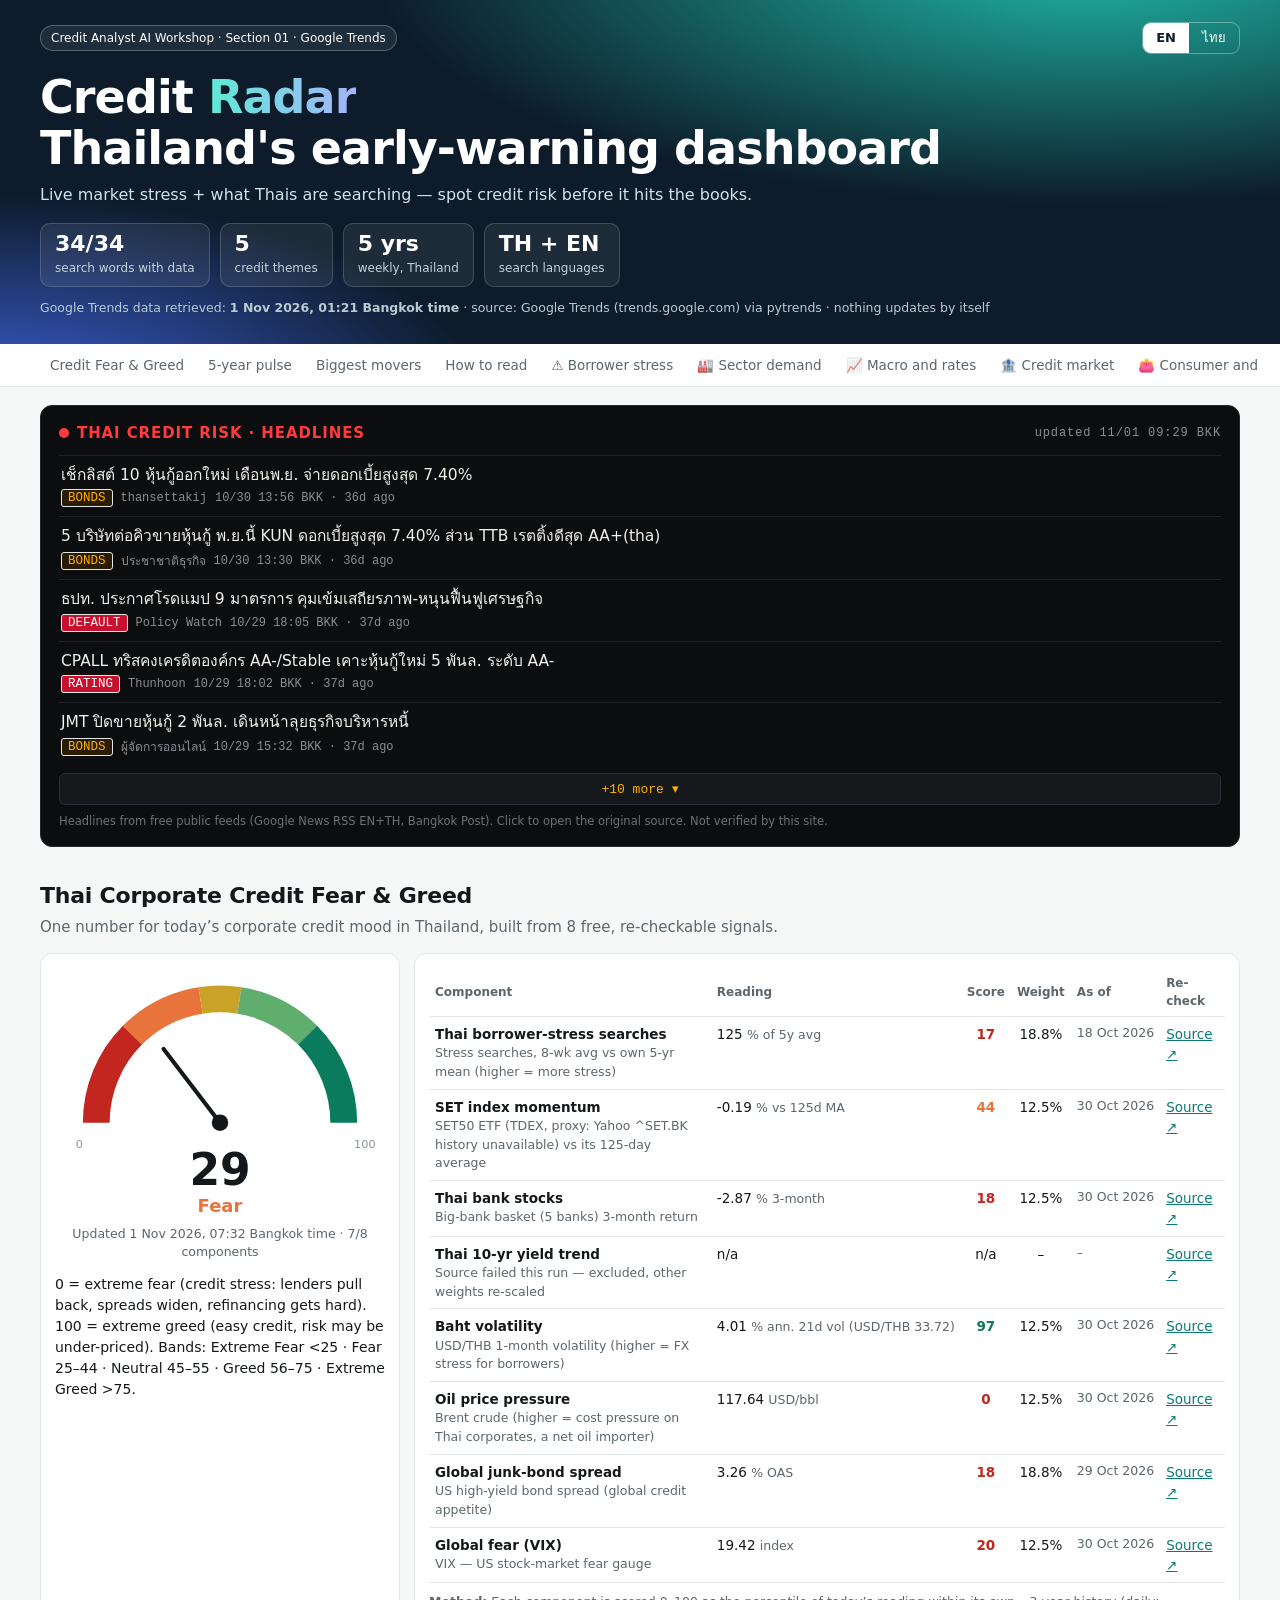
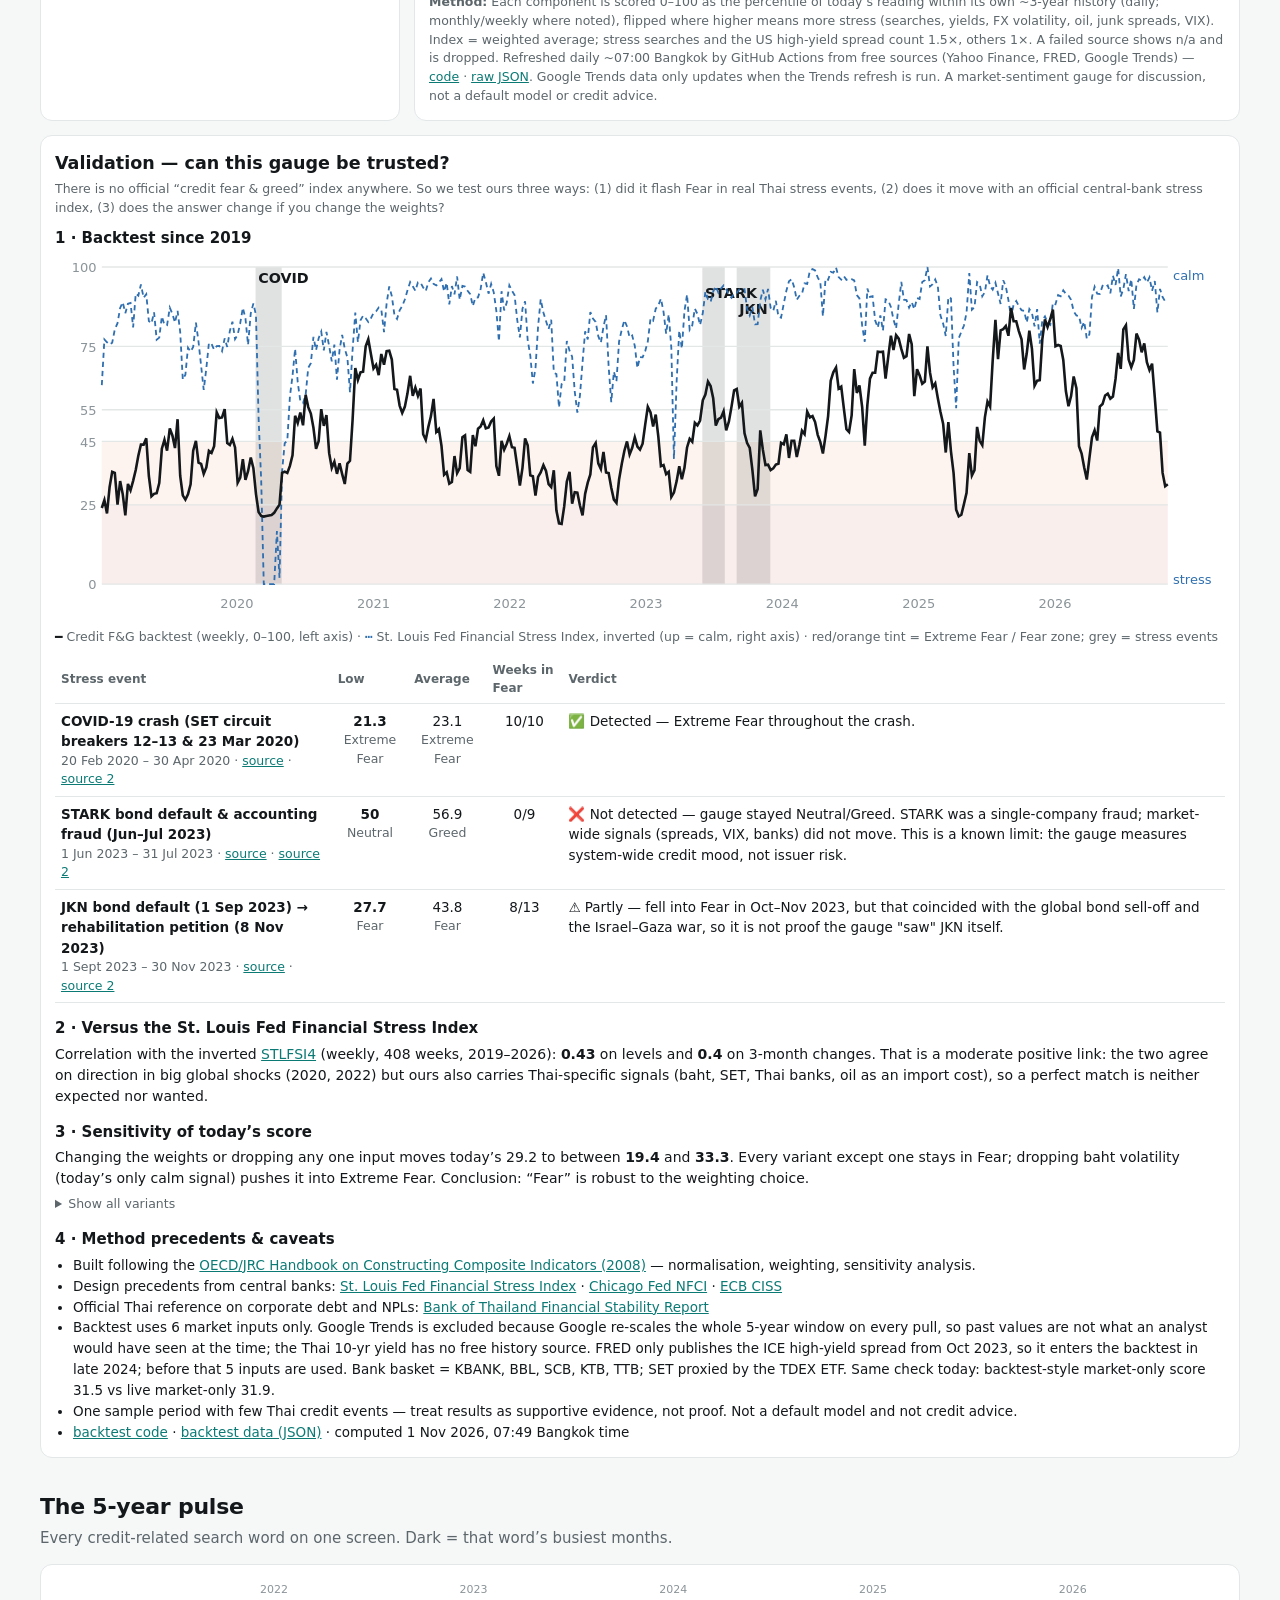
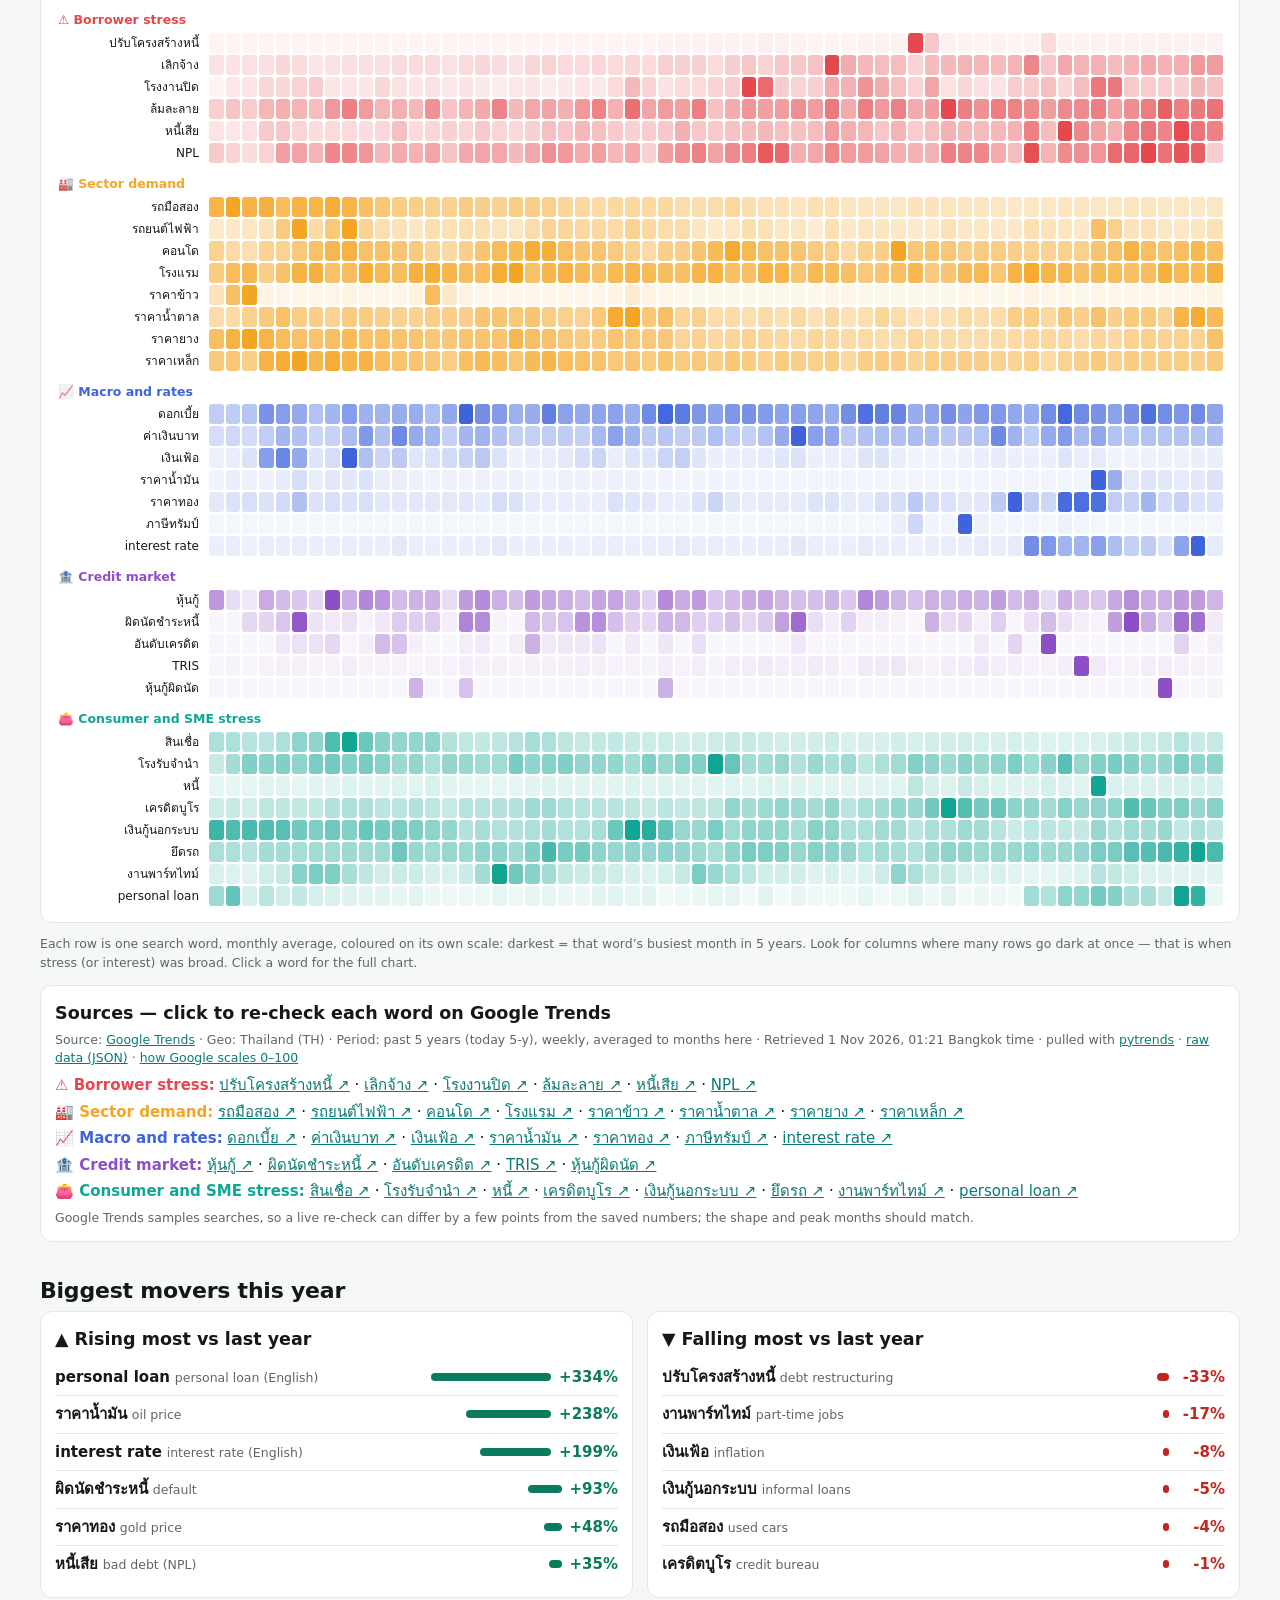
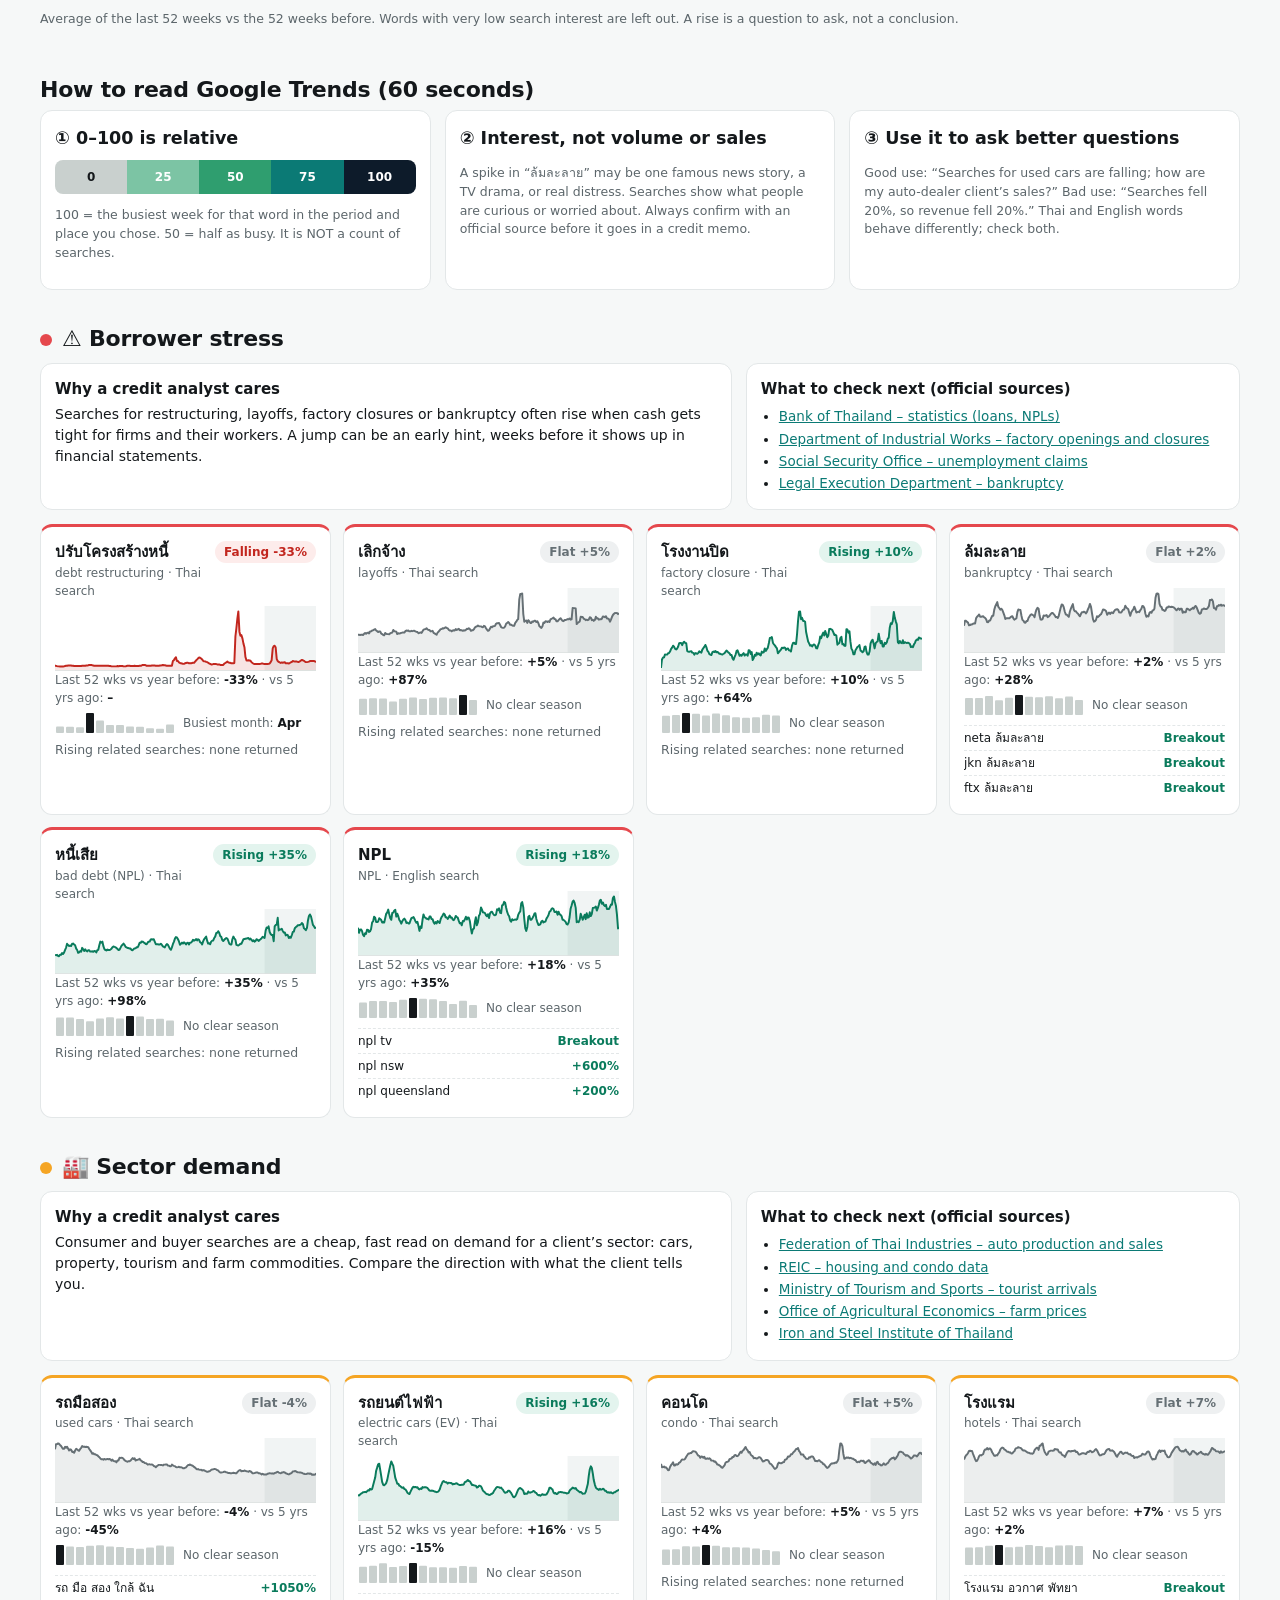
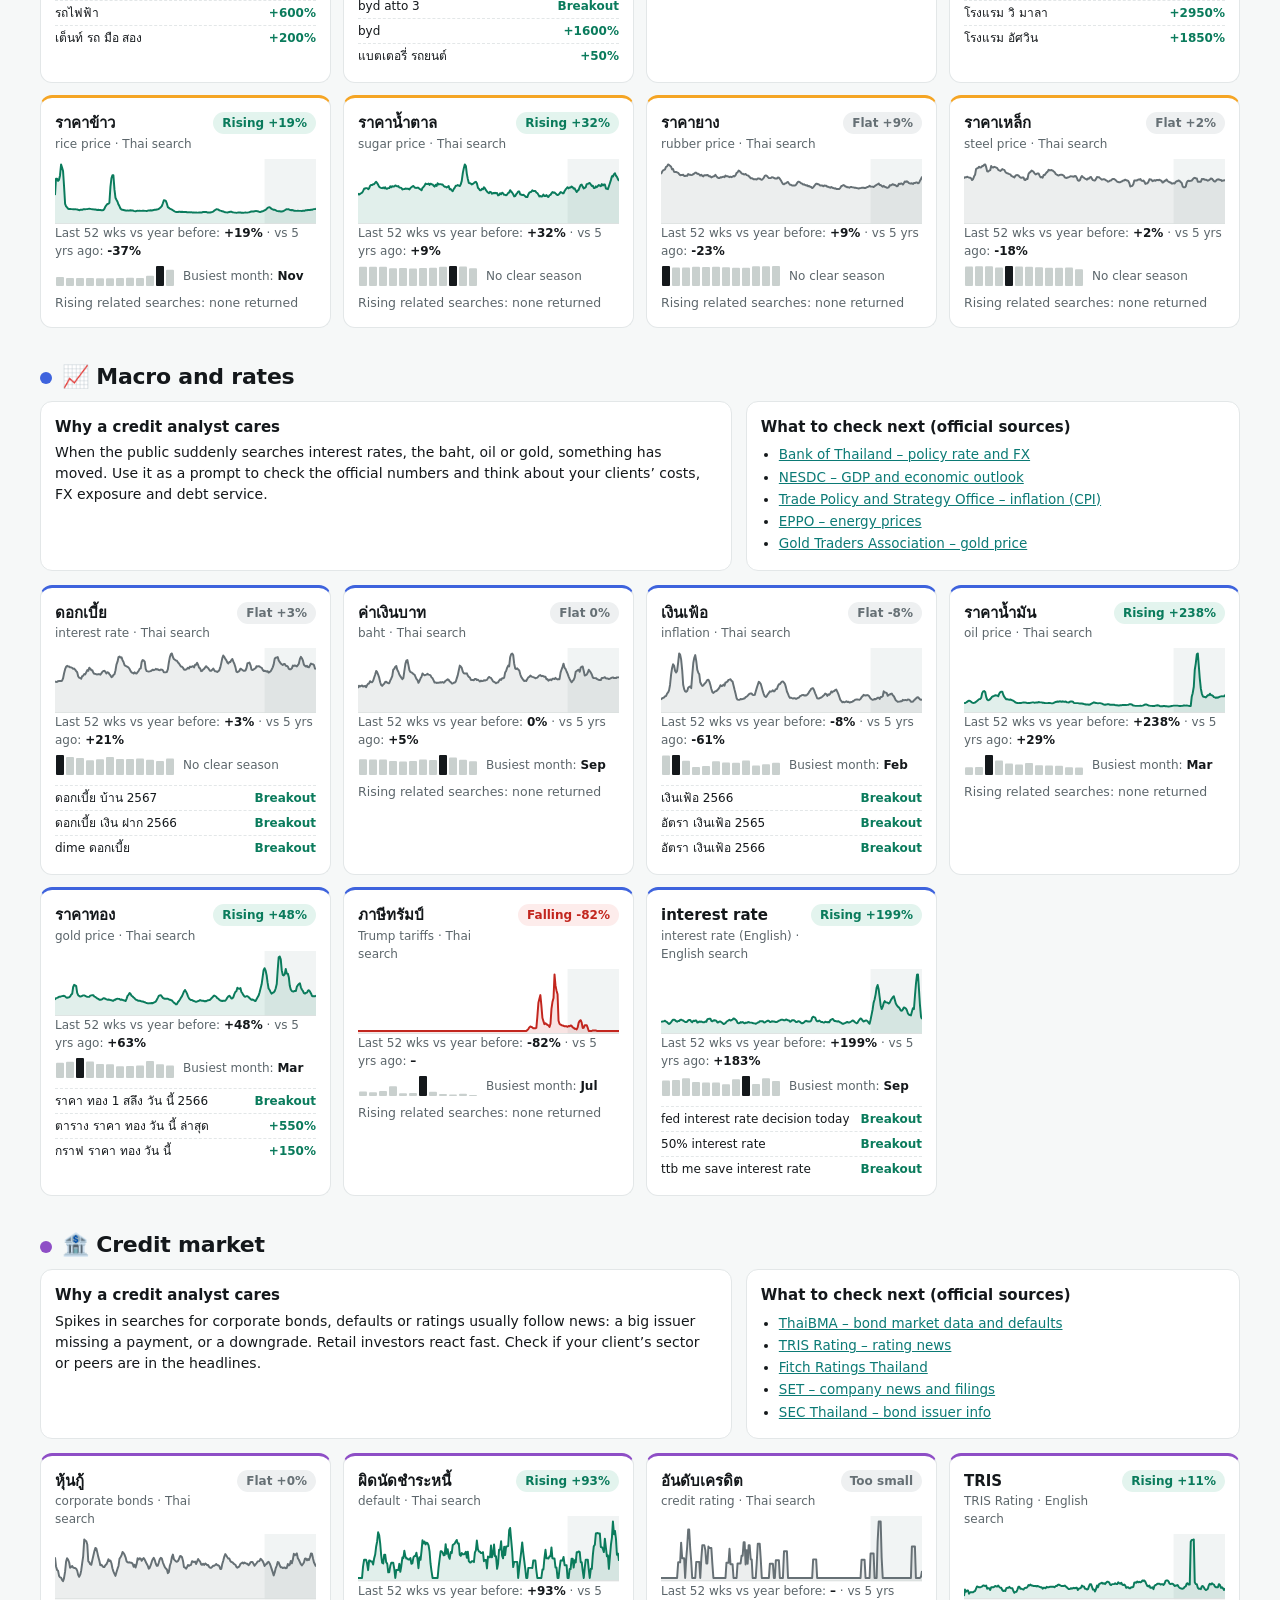
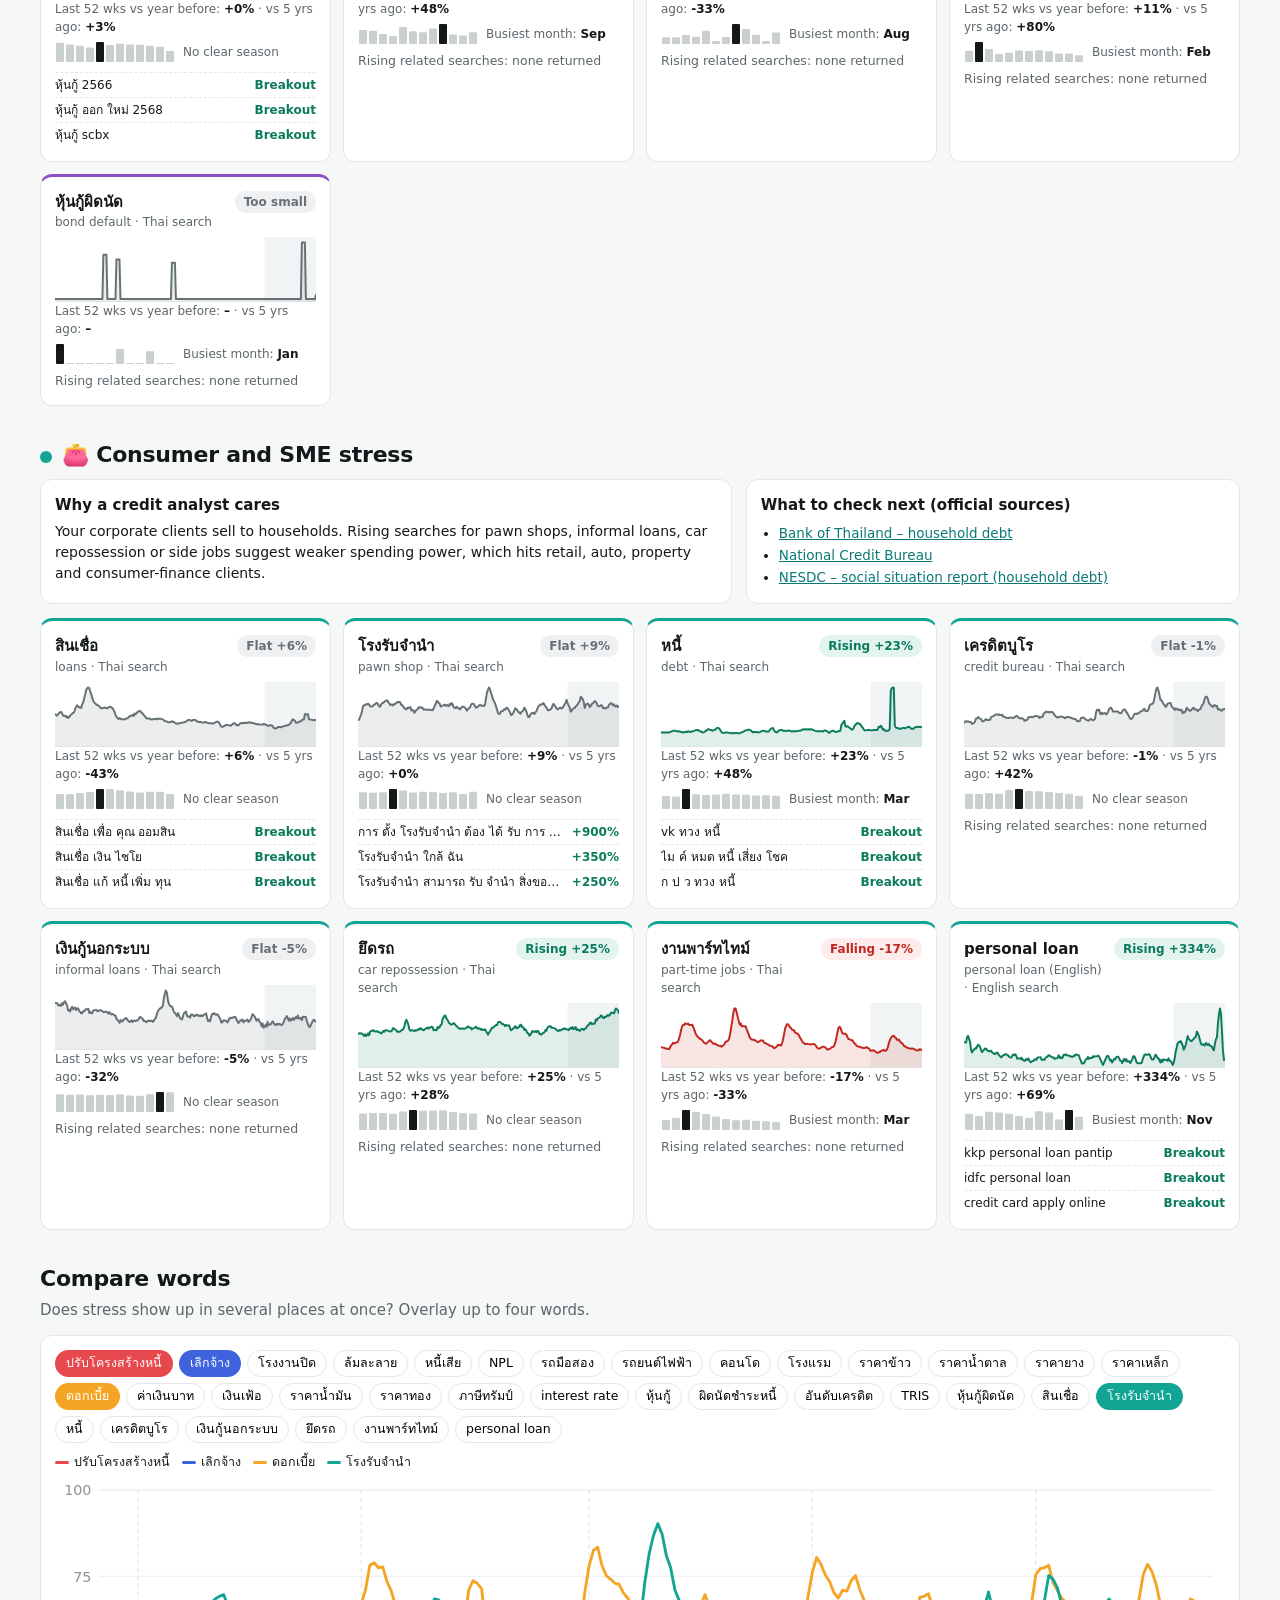
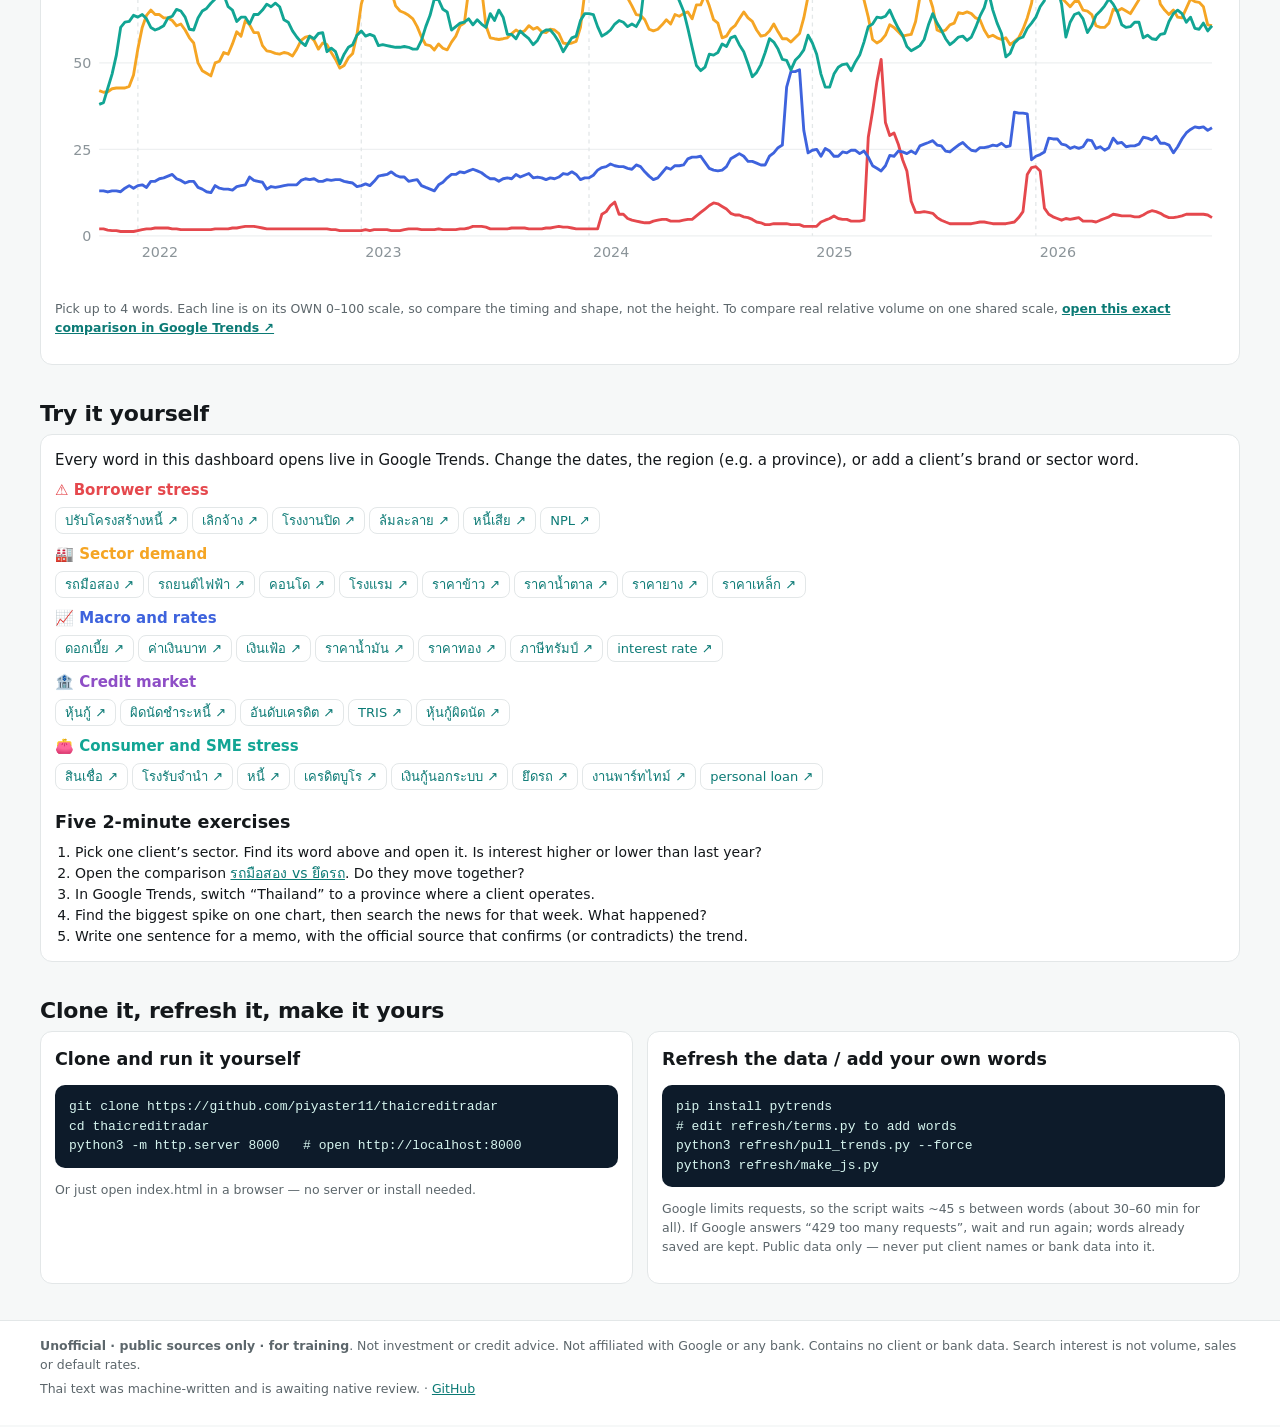
==== commit d8a8739e: "Preview: Thai Credit Risk headlines panel (Bloomberg-style) + credit_news.py" ====
--- a/preview.html
+++ b/preview.html
@@ -24,7 +24,9 @@
 <script src="data/trends.js"></script>
 <script src="data/credit_fg.js"></script>
 <script src="data/credit_fg_history.js"></script>
+<script src="data/credit_news.js"></script>
 <script src="app.js"></script>
+<script src="preview-news.js"></script>
 <meta name="robots" content="noindex">
 </body>
 </html>
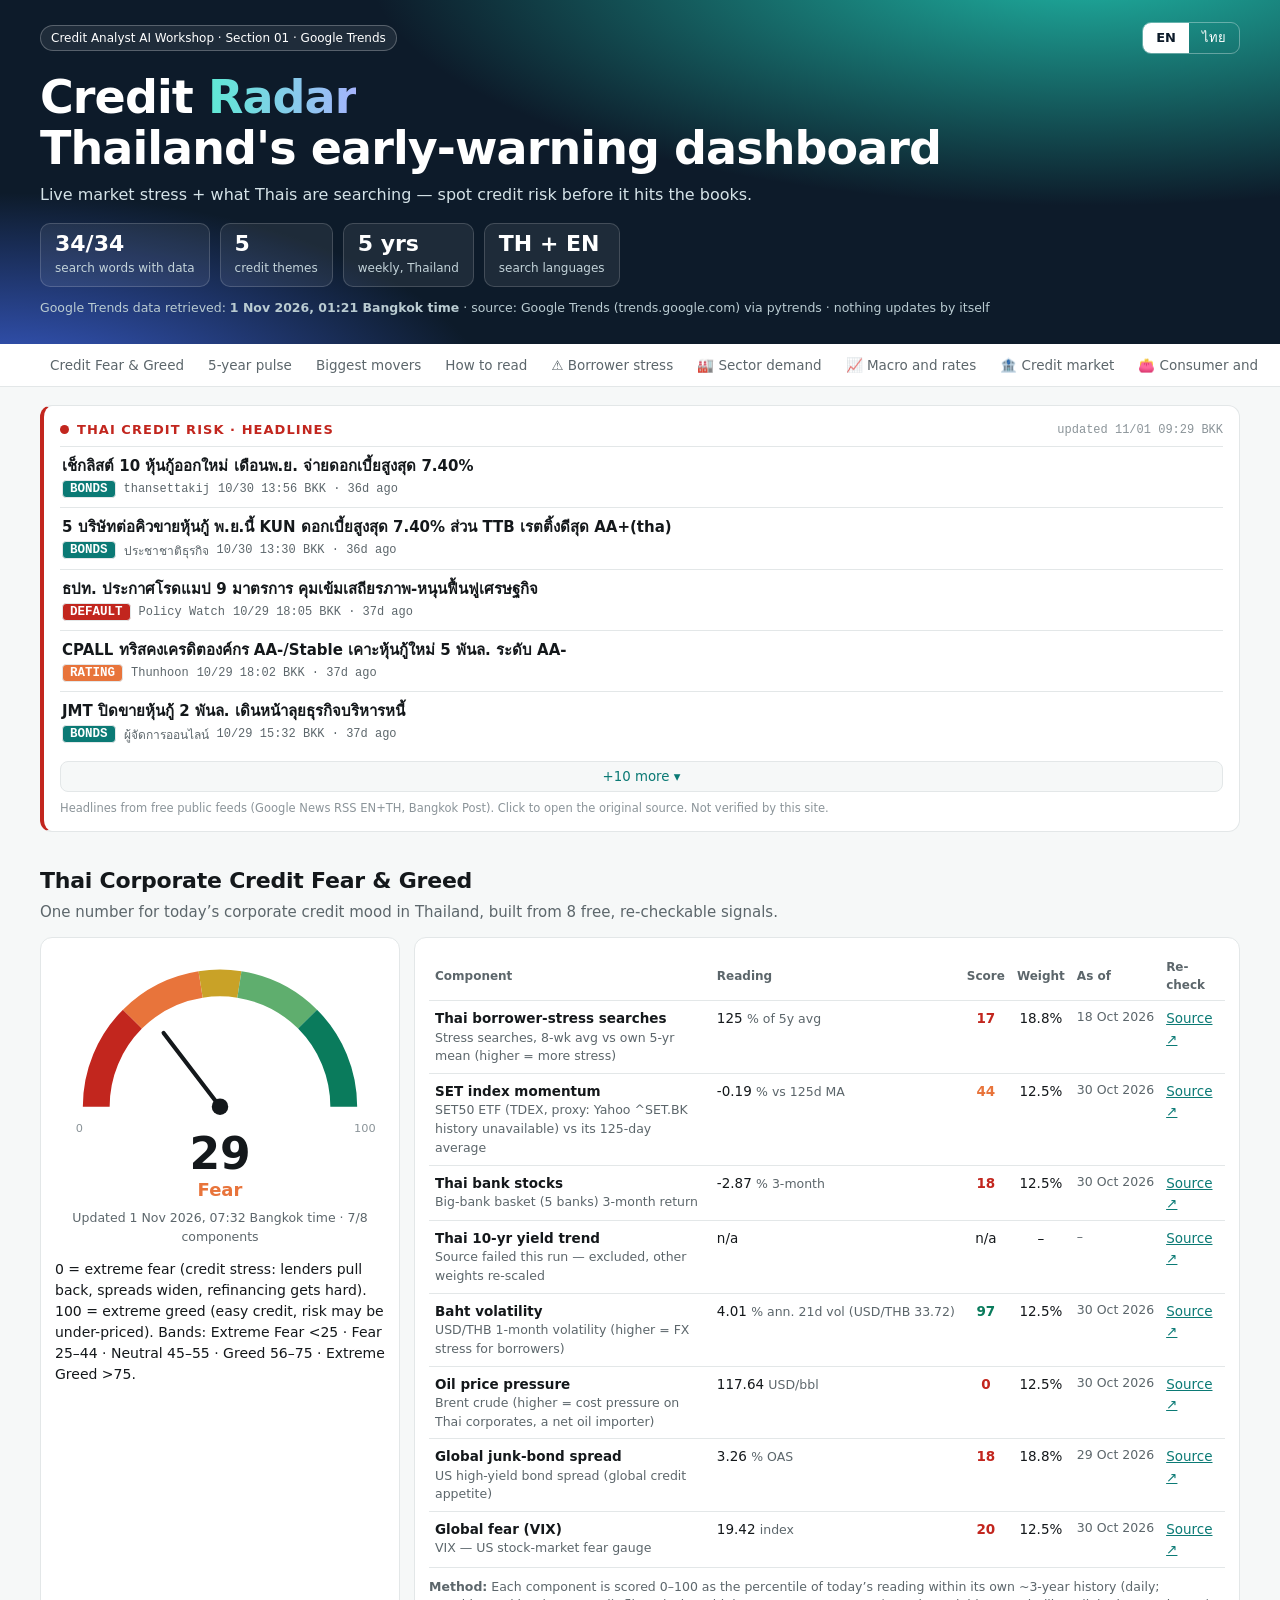
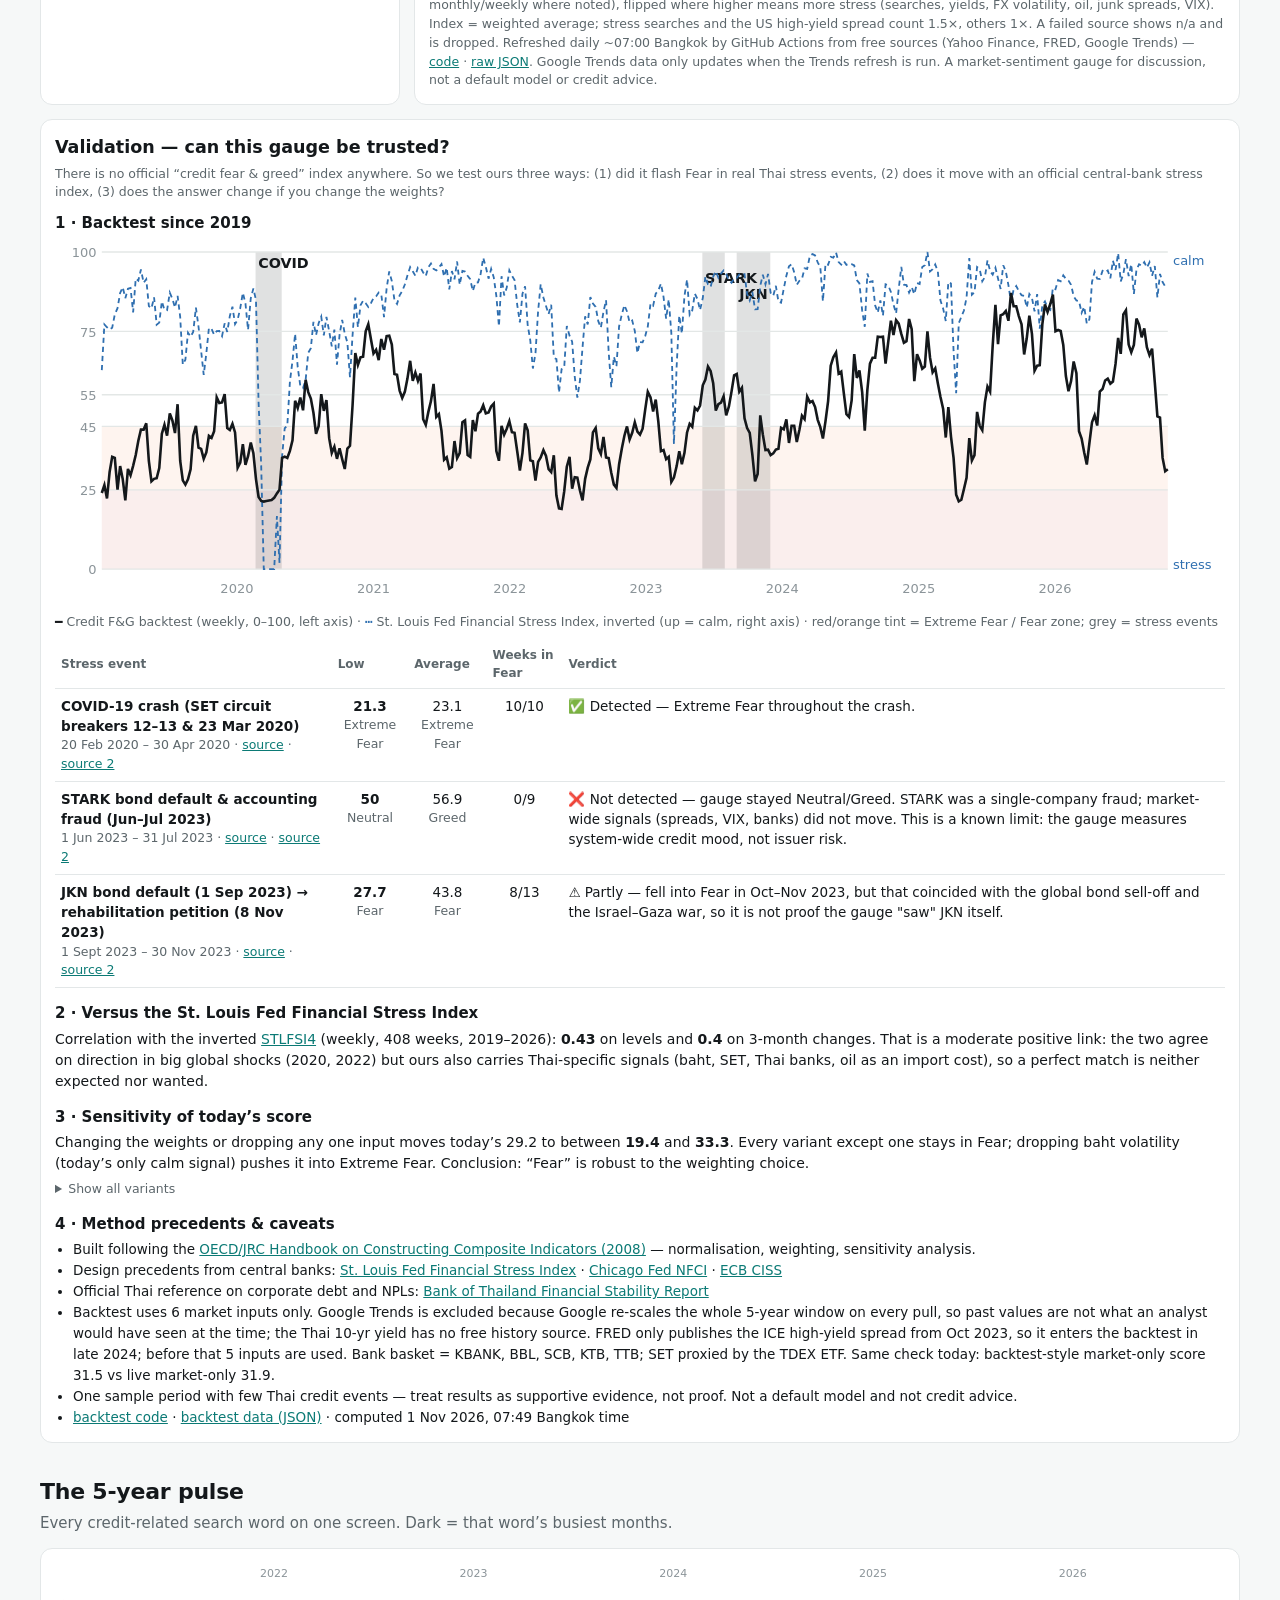
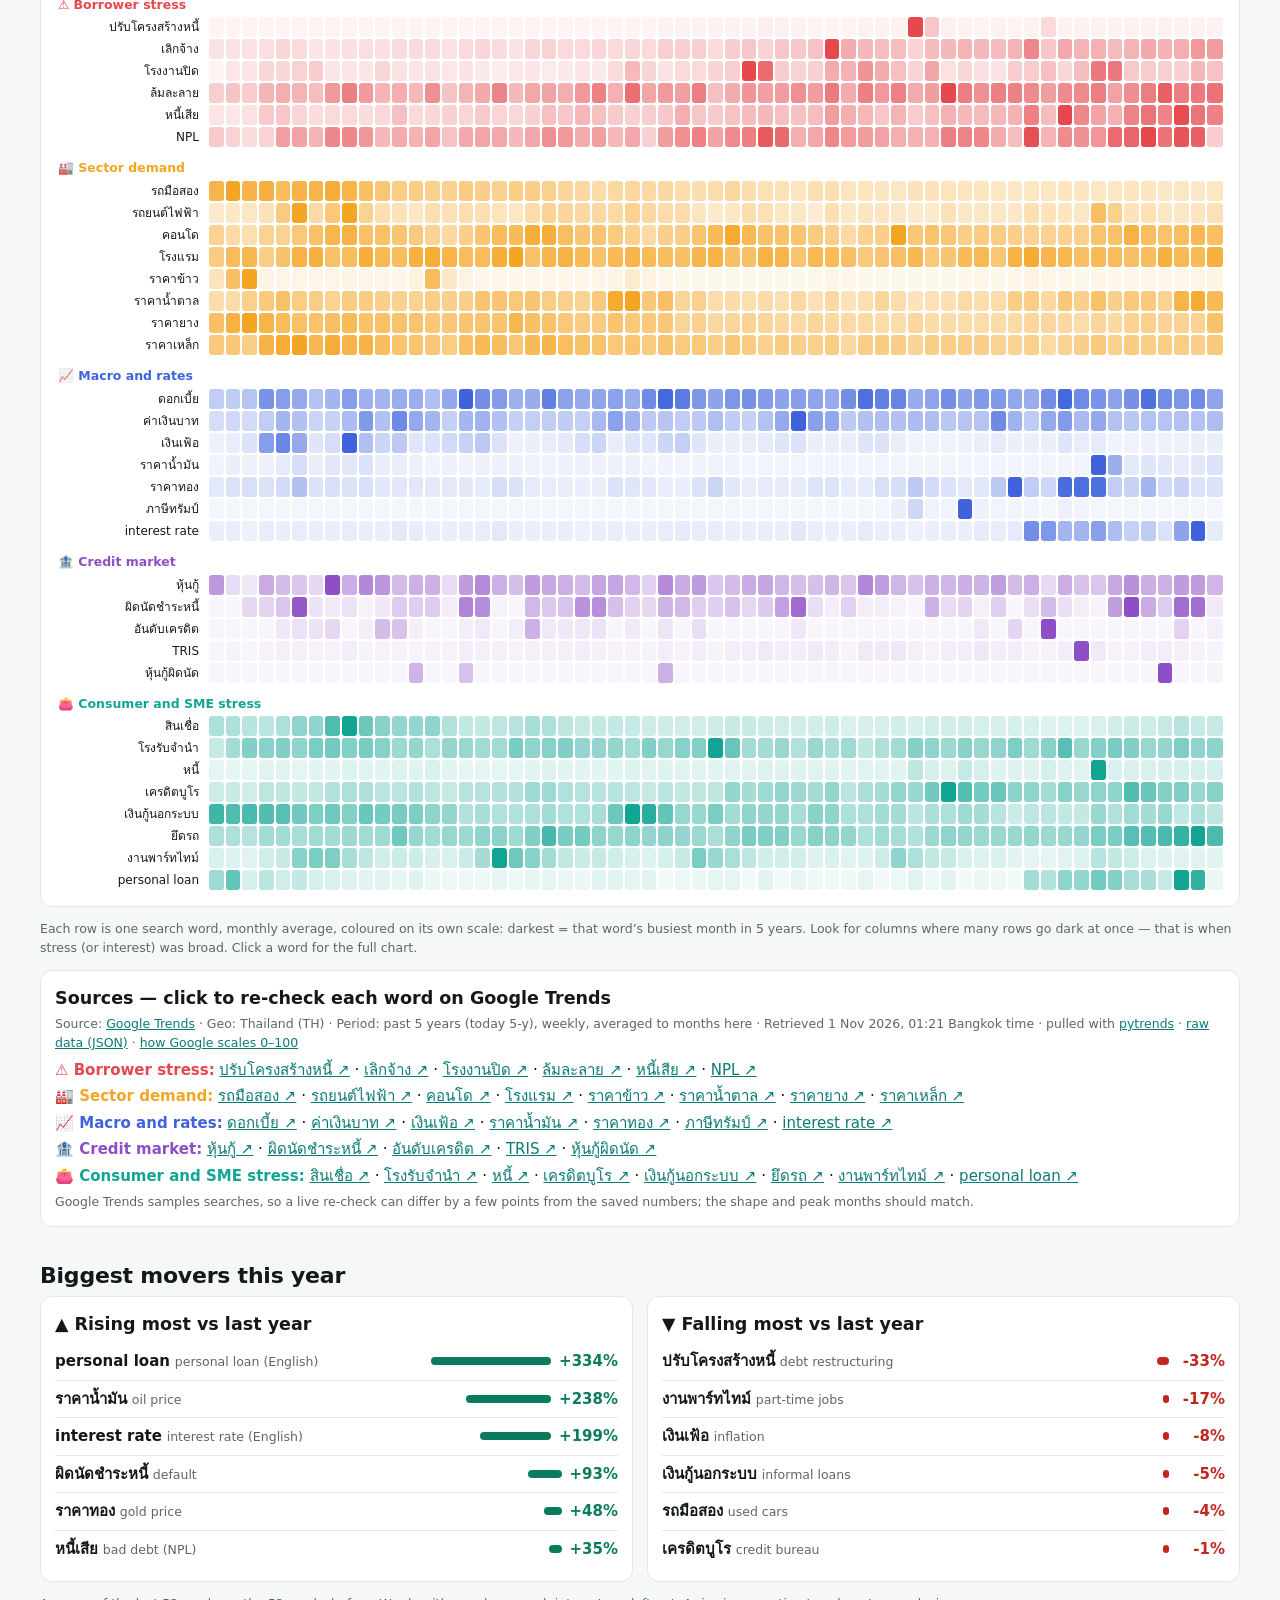
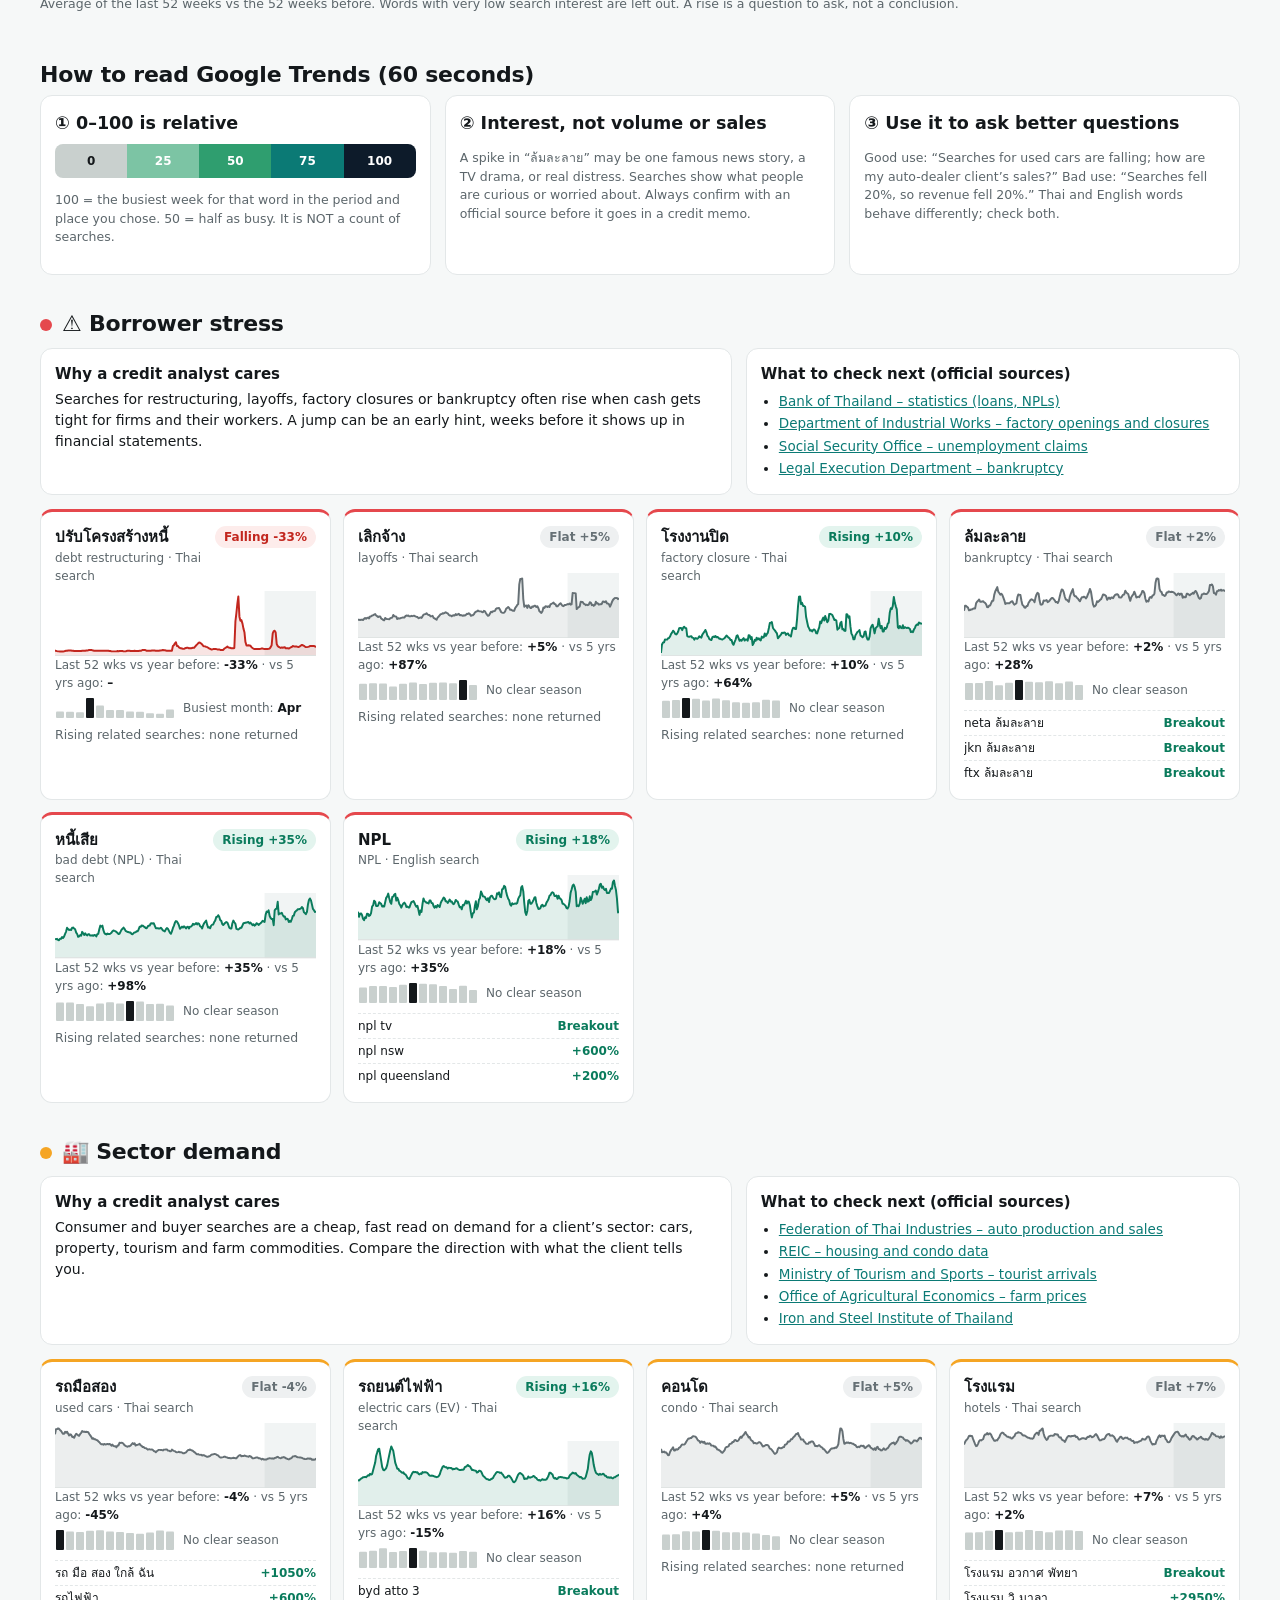
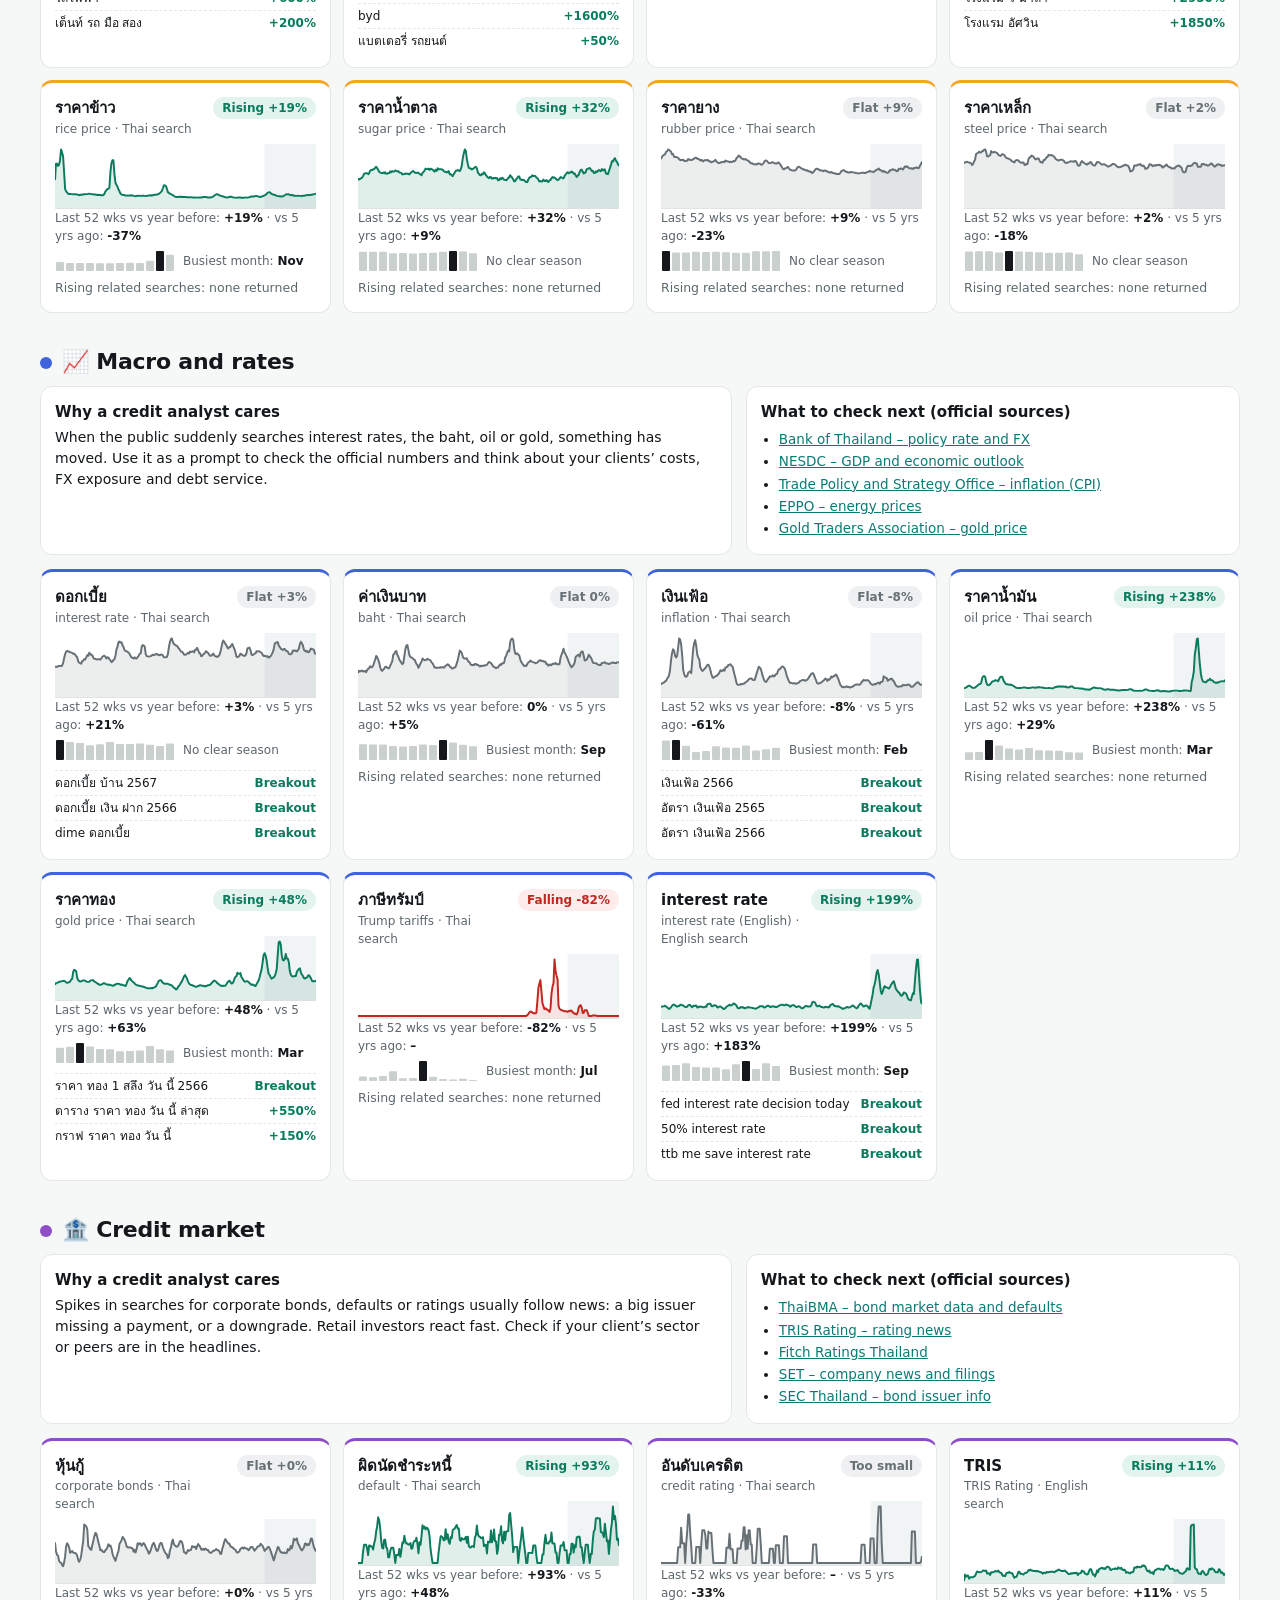
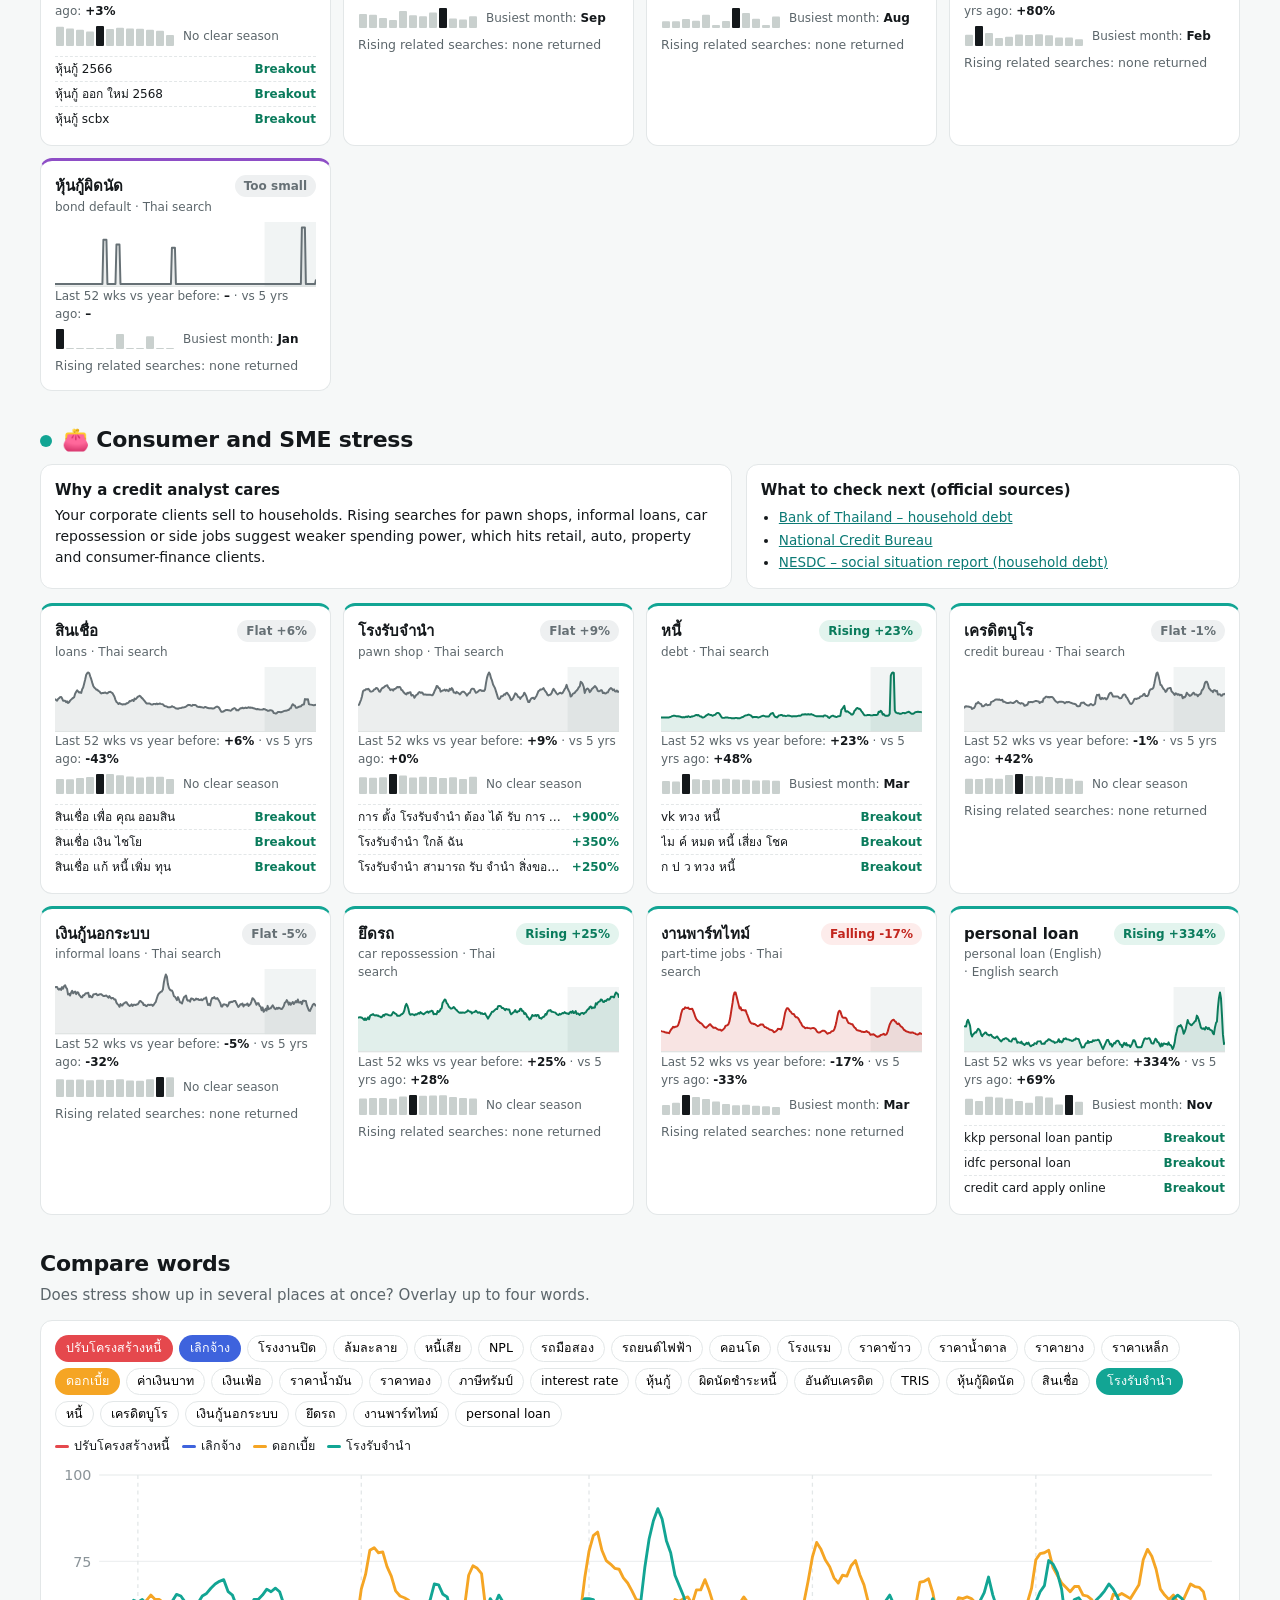
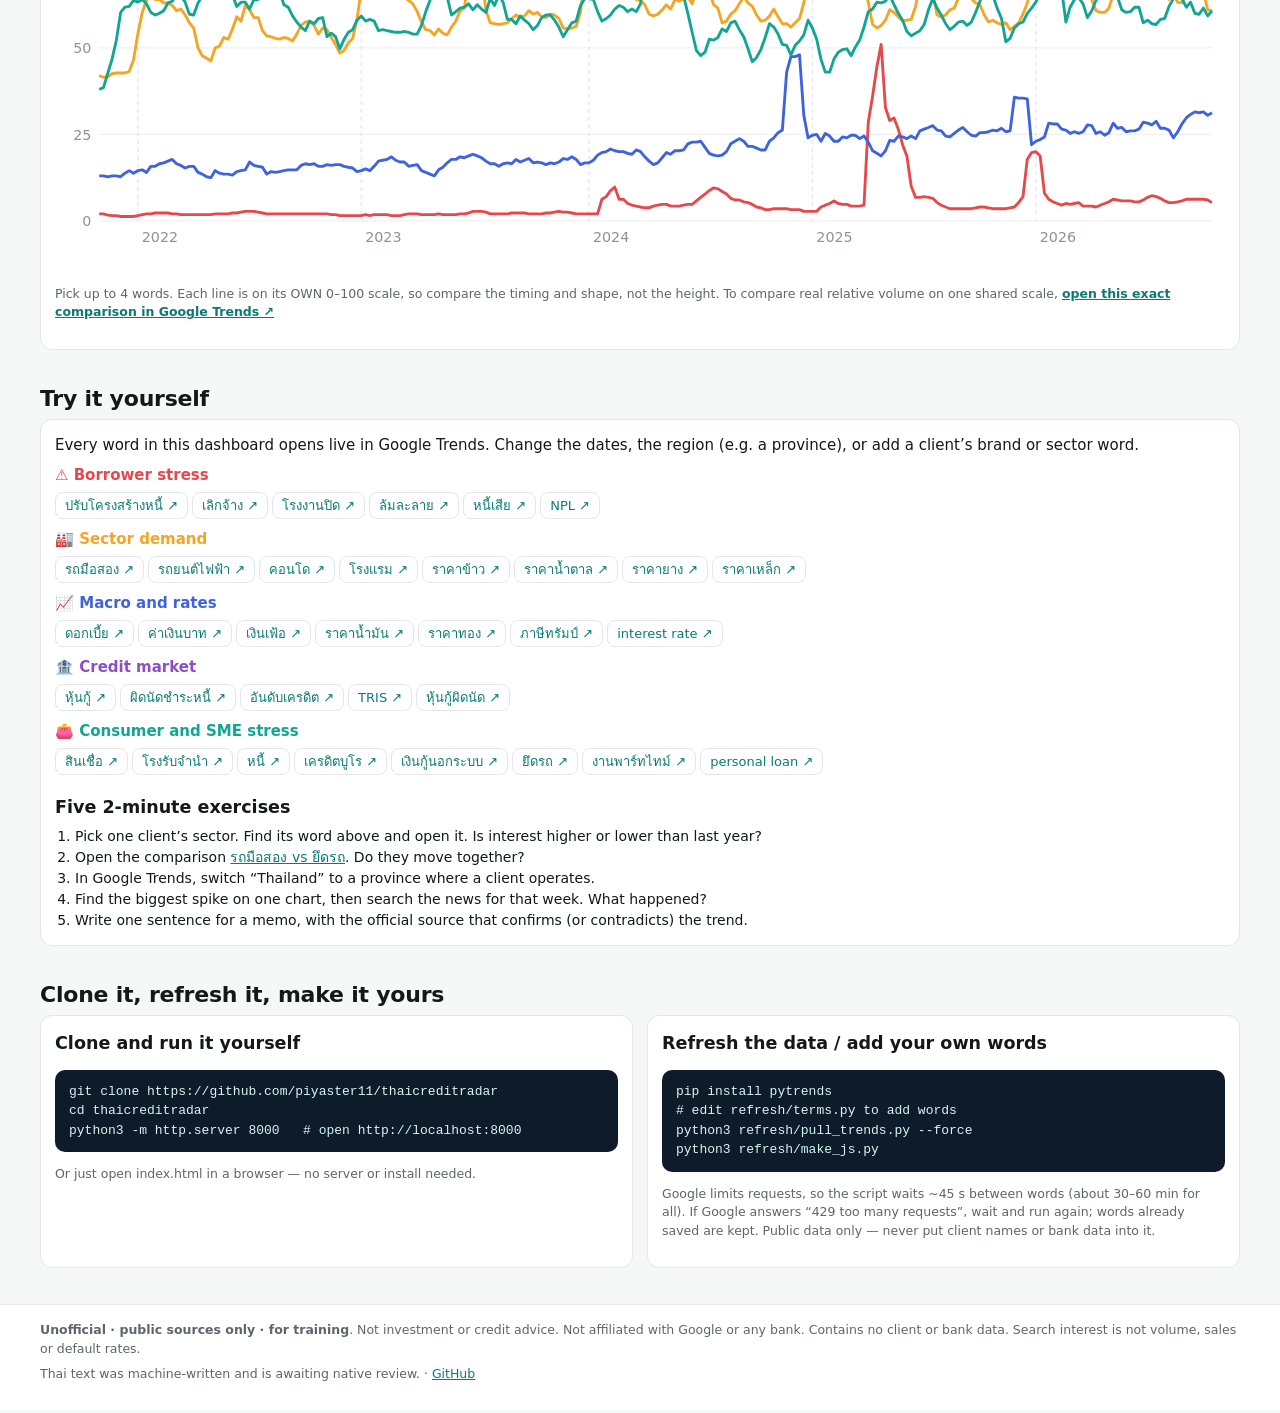
==== commit 4f6c4caa: "Go live: Thai Credit Risk headlines panel; daily news refresh" ====
--- a/preview.html
+++ b/preview.html
@@ -26,7 +26,7 @@
 <script src="data/credit_fg_history.js"></script>
 <script src="data/credit_news.js"></script>
 <script src="app.js"></script>
-<script src="preview-news.js"></script>
+<script src="news.js"></script>
 <meta name="robots" content="noindex">
 </body>
 </html>
